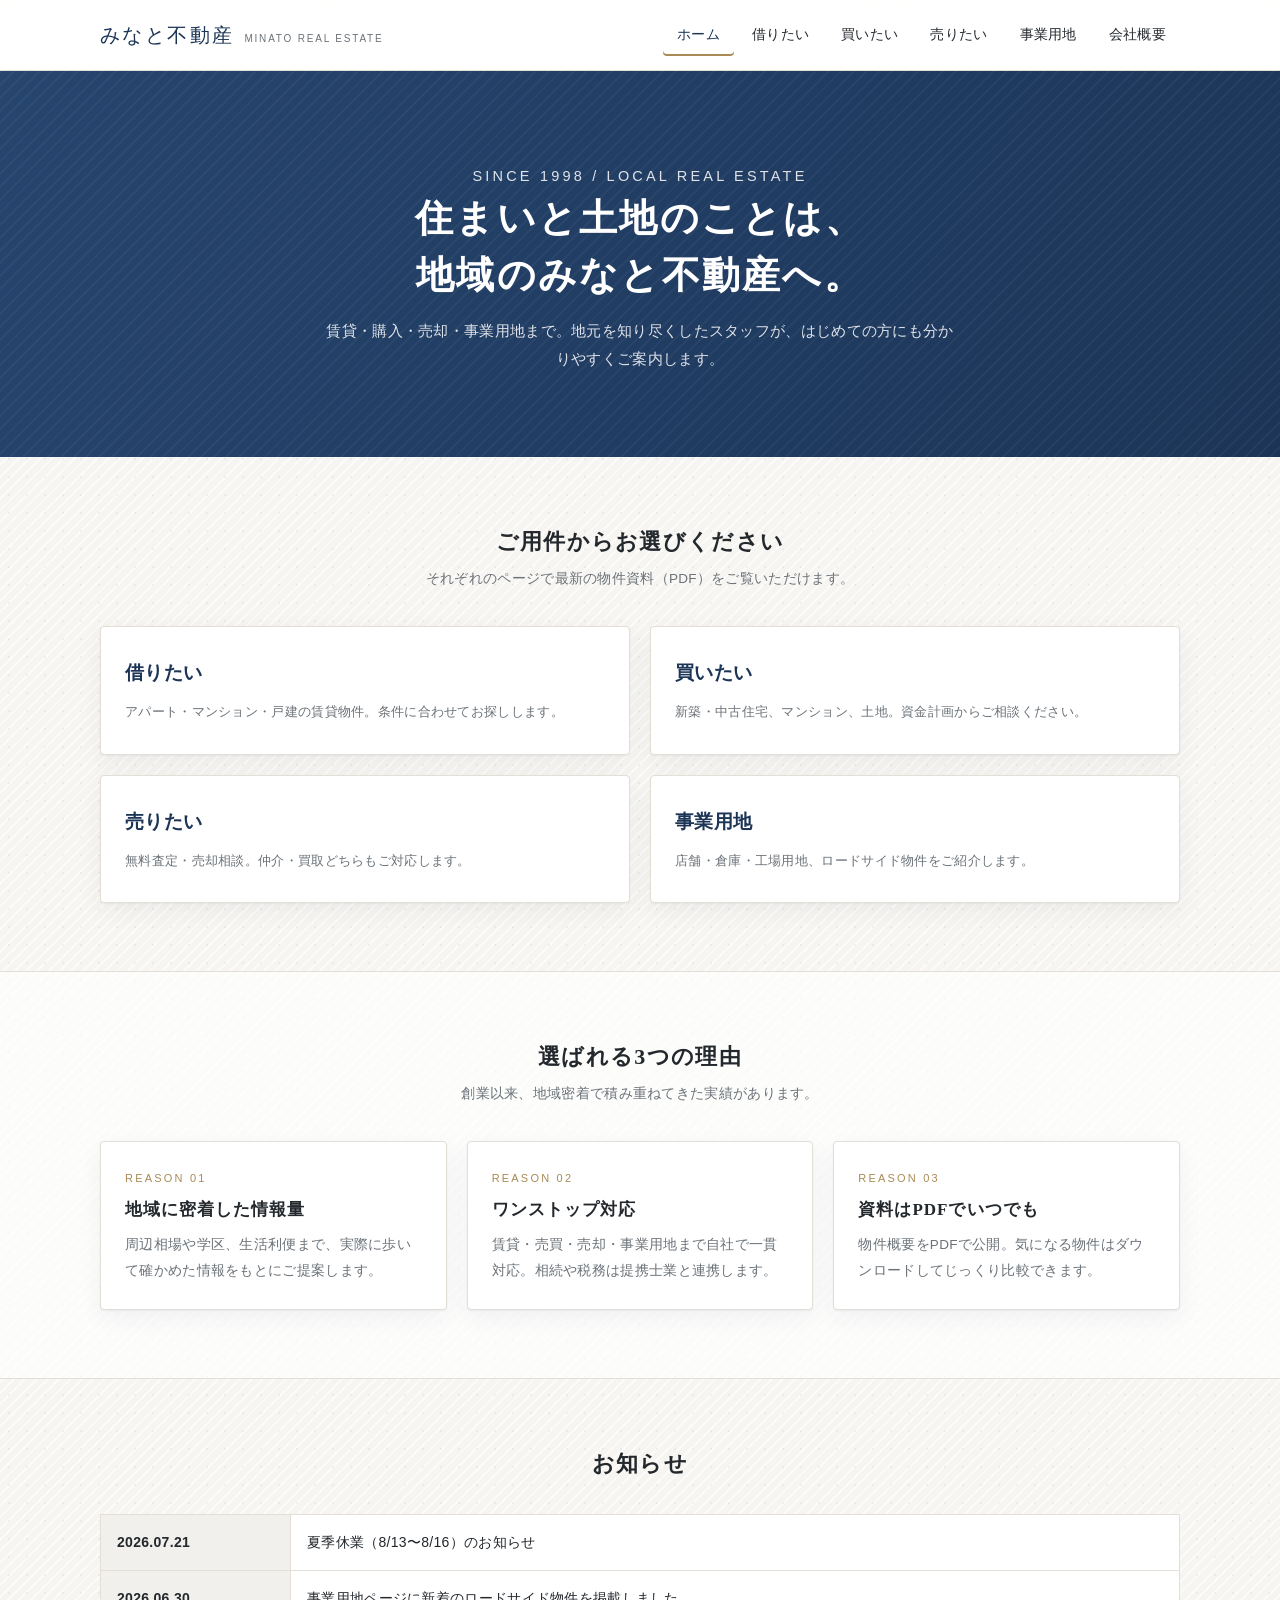
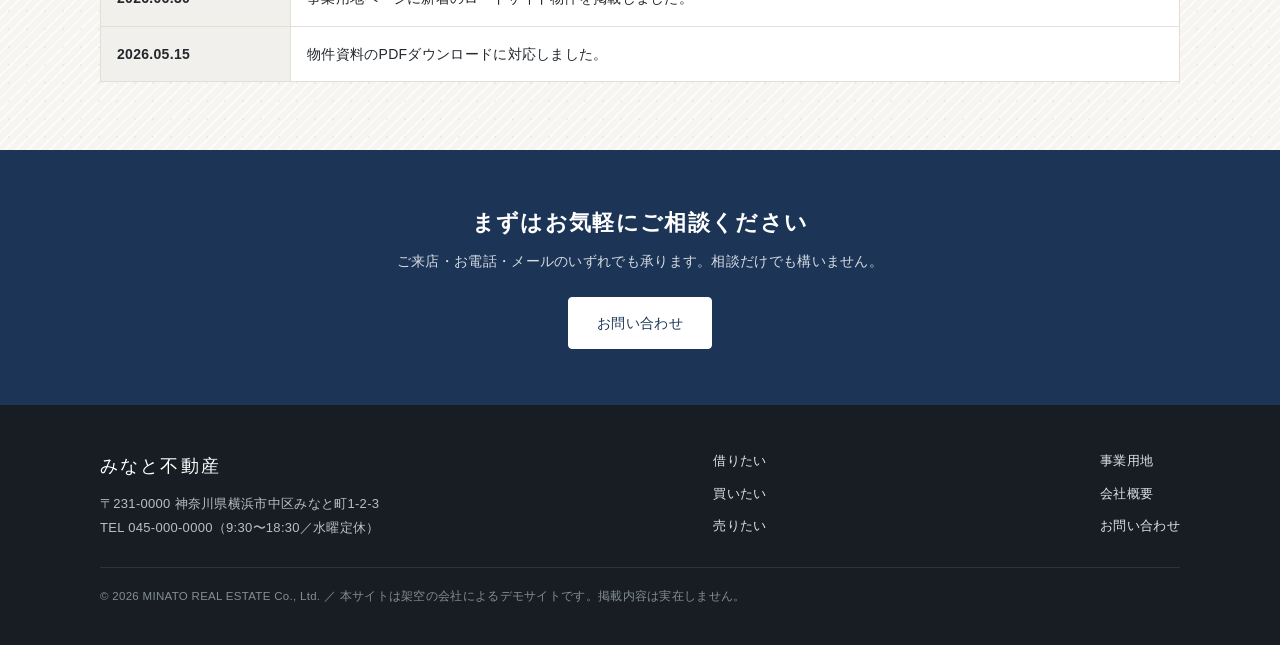
==== index.html @ 46e7f2ac "不動産会社デモサイトを追加 ホーム／借りたい／買いたい／売りたい／事業用地／会社概要の6ページ構成。 「借りたい」「買いたい」ではPDF形式の物件資料をブラウザから登録でき、 IndexedDBに保存" ====
<!DOCTYPE html>
<html lang="ja">
<head>
<meta charset="UTF-8">
<meta name="viewport" content="width=device-width, initial-scale=1">
<title>株式会社みなと不動産｜賃貸・売買・売却・事業用地のご相談</title>
<meta name="description" content="株式会社みなと不動産（デモサイト）。賃貸・購入・売却・事業用地まで、地域に根ざした不動産のご相談を承ります。">
<link rel="stylesheet" href="assets/css/style.css">
<link rel="icon" href="data:image/svg+xml,<svg xmlns='http://www.w3.org/2000/svg' viewBox='0 0 100 100'><text y='.9em' font-size='90'>🏠</text></svg>">
</head>
<body>

<header class="header">
  <div class="header__inner">
    <div class="logo">
      <a href="index.html"><span class="logo__mark">みなと不動産</span></a>
      <span class="logo__sub">MINATO REAL ESTATE</span>
    </div>
    <button class="nav-toggle" type="button" aria-expanded="false" aria-controls="globalNav">MENU</button>
    <nav class="nav" id="globalNav">
      <ul>
        <li><a href="index.html" aria-current="page">ホーム</a></li>
        <li><a href="rent.html">借りたい</a></li>
        <li><a href="buy.html">買いたい</a></li>
        <li><a href="sell.html">売りたい</a></li>
        <li><a href="land.html">事業用地</a></li>
        <li><a href="company.html">会社概要</a></li>
      </ul>
    </nav>
  </div>
</header>

<main>
  <section class="hero">
    <div class="wrap">
      <p class="hero__en">SINCE 1998 / LOCAL REAL ESTATE</p>
      <h1>住まいと土地のことは、<br>地域のみなと不動産へ。</h1>
      <p>賃貸・購入・売却・事業用地まで。地元を知り尽くしたスタッフが、はじめての方にも分かりやすくご案内します。</p>
    </div>
  </section>

  <section class="section">
    <div class="wrap">
      <div class="section__head center">
        <h2>ご用件からお選びください</h2>
        <p>それぞれのページで最新の物件資料（PDF）をご覧いただけます。</p>
      </div>
      <div class="grid grid--2">
        <a class="menu-card" href="rent.html"><strong>借りたい</strong><span>アパート・マンション・戸建の賃貸物件。条件に合わせてお探しします。</span></a>
        <a class="menu-card" href="buy.html"><strong>買いたい</strong><span>新築・中古住宅、マンション、土地。資金計画からご相談ください。</span></a>
        <a class="menu-card" href="sell.html"><strong>売りたい</strong><span>無料査定・売却相談。仲介・買取どちらもご対応します。</span></a>
        <a class="menu-card" href="land.html"><strong>事業用地</strong><span>店舗・倉庫・工場用地、ロードサイド物件をご紹介します。</span></a>
      </div>
    </div>
  </section>

  <section class="section section--alt">
    <div class="wrap">
      <div class="section__head center">
        <h2>選ばれる3つの理由</h2>
        <p>創業以来、地域密着で積み重ねてきた実績があります。</p>
      </div>
      <div class="grid grid--3">
        <div class="card">
          <span class="card__num">REASON 01</span>
          <h3>地域に密着した情報量</h3>
          <p>周辺相場や学区、生活利便まで、実際に歩いて確かめた情報をもとにご提案します。</p>
        </div>
        <div class="card">
          <span class="card__num">REASON 02</span>
          <h3>ワンストップ対応</h3>
          <p>賃貸・売買・売却・事業用地まで自社で一貫対応。相続や税務は提携士業と連携します。</p>
        </div>
        <div class="card">
          <span class="card__num">REASON 03</span>
          <h3>資料はPDFでいつでも</h3>
          <p>物件概要をPDFで公開。気になる物件はダウンロードしてじっくり比較できます。</p>
        </div>
      </div>
    </div>
  </section>

  <section class="section">
    <div class="wrap">
      <div class="section__head center">
        <h2>お知らせ</h2>
      </div>
      <table class="table">
        <tbody>
          <tr><th>2026.07.21</th><td>夏季休業（8/13〜8/16）のお知らせ</td></tr>
          <tr><th>2026.06.30</th><td>事業用地ページに新着のロードサイド物件を掲載しました。</td></tr>
          <tr><th>2026.05.15</th><td>物件資料のPDFダウンロードに対応しました。</td></tr>
        </tbody>
      </table>
    </div>
  </section>
</main>

<section class="cta">
  <div class="wrap">
    <h2>まずはお気軽にご相談ください</h2>
    <p>ご来店・お電話・メールのいずれでも承ります。相談だけでも構いません。</p>
    <a class="btn" href="company.html#contact">お問い合わせ</a>
  </div>
</section>

<footer class="footer">
  <div class="wrap">
    <div class="footer__grid">
      <div>
        <div class="footer__logo">みなと不動産</div>
        <p style="margin:0">〒231-0000 神奈川県横浜市中区みなと町1-2-3<br>TEL 045-000-0000（9:30〜18:30／水曜定休）</p>
      </div>
      <ul>
        <li><a href="rent.html">借りたい</a></li>
        <li><a href="buy.html">買いたい</a></li>
        <li><a href="sell.html">売りたい</a></li>
      </ul>
      <ul>
        <li><a href="land.html">事業用地</a></li>
        <li><a href="company.html">会社概要</a></li>
        <li><a href="company.html#contact">お問い合わせ</a></li>
      </ul>
    </div>
    <p class="footer__copy">
      &copy; <span data-year>2026</span> MINATO REAL ESTATE Co., Ltd. ／ 本サイトは架空の会社によるデモサイトです。掲載内容は実在しません。
    </p>
  </div>
</footer>

<script src="assets/js/site.js"></script>
</body>
</html>
---- assets/css/style.css ----
@charset "UTF-8";

/* ===== Design tokens ===== */
:root {
  --bg: #f7f5f1;
  --bg-panel: #ffffff;
  --ink: #23282d;
  --ink-mute: #6b7278;
  --line: #e3ded6;
  --navy: #1c3557;
  --navy-dark: #142642;
  --accent: #a98a55;
  --radius: 4px;
  --maxw: 1120px;
  --shadow: 0 1px 2px rgba(28, 53, 87, .05), 0 8px 24px rgba(28, 53, 87, .06);
  --font-sans: "Helvetica Neue", Arial, "Hiragino Kaku Gothic ProN", "Hiragino Sans", Meiryo, sans-serif;
  --font-serif: "Hiragino Mincho ProN", "Yu Mincho", "YuMincho", serif;
}

/* ===== Base ===== */
*, *::before, *::after { box-sizing: border-box; }
html { scroll-behavior: smooth; }
body {
  margin: 0;
  font-family: var(--font-sans);
  color: var(--ink);
  background-color: var(--bg);
  /* シンプルな壁紙：ごく淡いドット＋斜めストライプ */
  background-image:
    radial-gradient(rgba(28, 53, 87, .055) 1px, transparent 1px),
    repeating-linear-gradient(135deg, rgba(255, 255, 255, .6) 0 2px, transparent 2px 8px);
  background-size: 18px 18px, auto;
  line-height: 1.9;
  font-size: 15px;
  letter-spacing: .02em;
  -webkit-font-smoothing: antialiased;
}
img { max-width: 100%; display: block; }
a { color: var(--navy); text-decoration: none; }
a:hover { text-decoration: underline; }
h1, h2, h3 { font-family: var(--font-serif); font-weight: 600; line-height: 1.5; letter-spacing: .06em; }

.wrap { max-width: var(--maxw); margin-inline: auto; padding-inline: 20px; }
.center { text-align: center; }

/* ===== Header ===== */
.header {
  position: sticky; top: 0; z-index: 50;
  background: rgba(255, 255, 255, .93);
  backdrop-filter: blur(6px);
  border-bottom: 1px solid var(--line);
}
.header__inner {
  max-width: var(--maxw); margin-inline: auto; padding: 14px 20px;
  display: flex; align-items: center; justify-content: space-between; gap: 16px;
}
.logo { display: flex; align-items: baseline; gap: 10px; }
.logo__mark { font-family: var(--font-serif); font-size: 20px; color: var(--navy); letter-spacing: .12em; }
.logo__sub { font-size: 10px; color: var(--ink-mute); letter-spacing: .18em; }
.logo a { text-decoration: none; }

.nav ul { display: flex; gap: 4px; list-style: none; margin: 0; padding: 0; flex-wrap: wrap; }
.nav a {
  display: block; padding: 8px 14px; font-size: 13.5px; color: var(--ink);
  border-radius: var(--radius); text-decoration: none; transition: background .2s, color .2s;
}
.nav a:hover { background: #eef1f5; color: var(--navy); }
.nav a[aria-current="page"] { color: var(--navy); box-shadow: inset 0 -2px 0 var(--accent); }

.nav-toggle {
  display: none; border: 1px solid var(--line); background: #fff; border-radius: var(--radius);
  padding: 8px 12px; font-size: 13px; cursor: pointer; color: var(--ink);
}

@media (max-width: 860px) {
  .nav-toggle { display: block; }
  .nav { position: absolute; inset: 100% 0 auto 0; background: #fff; border-bottom: 1px solid var(--line); display: none; }
  .nav.is-open { display: block; }
  .nav ul { flex-direction: column; padding: 8px 12px; }
  .nav a { padding: 12px 8px; border-bottom: 1px solid var(--line); border-radius: 0; }
}

/* ===== Hero ===== */
.hero {
  padding: 92px 0 84px;
  background-color: var(--navy);
  background-image:
    repeating-linear-gradient(135deg, rgba(255, 255, 255, .035) 0 2px, transparent 2px 9px),
    linear-gradient(120deg, #26456f, #1c3557);
  color: #fff; text-align: center;
}
.hero h1 { font-size: clamp(24px, 4.4vw, 38px); margin: 0 0 14px; }
.hero p { margin: 0 auto; max-width: 640px; color: rgba(255, 255, 255, .86); font-size: 14.5px; }
.hero--page { padding: 56px 0 50px; text-align: left; }
.hero--page h1 { margin-bottom: 6px; }
.hero--page p { margin-inline: 0; }
.hero--page .hero__en { margin-bottom: 6px; }
.hero__en { font-size: 11px; letter-spacing: .22em; color: var(--accent); margin: 0 0 10px; }

/* ===== Section ===== */
.section { padding: 68px 0; }
.section--tight { padding: 44px 0; }
.section__head { margin-bottom: 34px; }
.section__head h2 { font-size: 22px; margin: 0 0 8px; }
.section__head p { margin: 0; color: var(--ink-mute); font-size: 13.5px; }
.section--alt { background: rgba(255, 255, 255, .7); border-block: 1px solid var(--line); }

/* ===== Cards / grid ===== */
.grid { display: grid; gap: 20px; }
.grid--3 { grid-template-columns: repeat(3, 1fr); }
.grid--2 { grid-template-columns: repeat(2, 1fr); }
@media (max-width: 860px) { .grid--3, .grid--2 { grid-template-columns: 1fr; } }

.card {
  background: var(--bg-panel); border: 1px solid var(--line); border-radius: var(--radius);
  padding: 26px 24px; box-shadow: var(--shadow);
}
.card h3 { margin: 0 0 10px; font-size: 17px; }
.card p { margin: 0; font-size: 13.5px; color: var(--ink-mute); }
.card__num { font-size: 11px; letter-spacing: .2em; color: var(--accent); display: block; margin-bottom: 8px; }

.menu-card {
  display: block; background: var(--bg-panel); border: 1px solid var(--line); border-radius: var(--radius);
  padding: 28px 24px; text-decoration: none; color: inherit; transition: transform .18s, box-shadow .18s;
  box-shadow: var(--shadow);
}
.menu-card:hover { transform: translateY(-3px); box-shadow: 0 10px 30px rgba(28, 53, 87, .12); text-decoration: none; }
.menu-card strong { display: block; font-family: var(--font-serif); font-size: 19px; margin-bottom: 6px; color: var(--navy); }
.menu-card span { font-size: 13px; color: var(--ink-mute); }

/* ===== Buttons ===== */
.btn {
  display: inline-block; padding: 12px 28px; border-radius: var(--radius);
  background: var(--navy); color: #fff; font-size: 14px; border: 1px solid var(--navy);
  cursor: pointer; text-decoration: none; transition: background .2s;
}
.btn:hover { background: var(--navy-dark); text-decoration: none; color: #fff; }
.btn--ghost { background: transparent; color: var(--navy); }
.btn--ghost:hover { background: #eef1f5; color: var(--navy); }
.btn--sm { padding: 7px 16px; font-size: 12.5px; }
.btn--danger { background: transparent; color: #a13b3b; border-color: #dcc2c2; }
.btn--danger:hover { background: #fbf1f1; color: #a13b3b; }

/* ===== Table ===== */
.table { width: 100%; border-collapse: collapse; font-size: 14px; background: var(--bg-panel); }
.table th, .table td { border: 1px solid var(--line); padding: 14px 16px; text-align: left; vertical-align: top; }
.table th { background: #f2f0ec; width: 190px; font-weight: 600; }
@media (max-width: 640px) {
  .table, .table tbody, .table tr, .table th, .table td { display: block; width: auto; }
  .table th { border-bottom: none; }
}

/* ===== Steps ===== */
.steps { counter-reset: step; list-style: none; margin: 0; padding: 0; display: grid; gap: 14px; }
.steps li {
  counter-increment: step; background: var(--bg-panel); border: 1px solid var(--line);
  border-radius: var(--radius); padding: 18px 22px 18px 64px; position: relative; font-size: 14px;
}
.steps li::before {
  content: "0" counter(step); position: absolute; left: 22px; top: 18px;
  font-family: var(--font-serif); color: var(--accent); font-size: 15px; letter-spacing: .05em;
}
.steps b { display: block; font-size: 15px; margin-bottom: 2px; }

/* ===== Uploader / listing ===== */
.uploader {
  background: var(--bg-panel); border: 1px solid var(--line); border-radius: var(--radius);
  padding: 26px 24px; box-shadow: var(--shadow);
}
.uploader h3 { margin: 0 0 4px; font-size: 17px; }
.uploader__note { margin: 0 0 20px; font-size: 12.5px; color: var(--ink-mute); }
.form-grid { display: grid; grid-template-columns: repeat(2, 1fr); gap: 14px 18px; }
@media (max-width: 640px) { .form-grid { grid-template-columns: 1fr; } }
.field { display: flex; flex-direction: column; gap: 6px; }
.field--full { grid-column: 1 / -1; }
.field label { font-size: 12.5px; color: var(--ink-mute); letter-spacing: .04em; }
.field input, .field select, .field textarea {
  font: inherit; font-size: 14px; padding: 10px 12px; border: 1px solid var(--line);
  border-radius: var(--radius); background: #fcfbf9; color: var(--ink); width: 100%;
}
.field input:focus, .field select:focus, .field textarea:focus { outline: 2px solid rgba(28, 53, 87, .25); outline-offset: 1px; }
.dropzone {
  grid-column: 1 / -1; border: 1.5px dashed #c8c0b2; border-radius: var(--radius);
  padding: 26px; text-align: center; color: var(--ink-mute); font-size: 13.5px;
  background: #fbfaf7; cursor: pointer; transition: border-color .2s, background .2s;
}
.dropzone.is-drag { border-color: var(--navy); background: #eef1f5; color: var(--navy); }
.dropzone b { color: var(--navy); }
.form-actions { grid-column: 1 / -1; display: flex; gap: 12px; align-items: center; flex-wrap: wrap; }
.msg { font-size: 13px; }
.msg--ok { color: #2c6e49; }
.msg--ng { color: #a13b3b; }

.filters { display: flex; gap: 10px; flex-wrap: wrap; align-items: center; margin-bottom: 22px; }
.filters input, .filters select { font: inherit; font-size: 13.5px; padding: 9px 12px; border: 1px solid var(--line); border-radius: var(--radius); background: #fff; }

.plist { display: grid; grid-template-columns: repeat(3, 1fr); gap: 20px; }
@media (max-width: 980px) { .plist { grid-template-columns: repeat(2, 1fr); } }
@media (max-width: 640px) { .plist { grid-template-columns: 1fr; } }
.pcard {
  background: var(--bg-panel); border: 1px solid var(--line); border-radius: var(--radius);
  box-shadow: var(--shadow); display: flex; flex-direction: column; overflow: hidden;
}
.pcard__top { padding: 20px 22px 16px; flex: 1; }
.pcard__tag {
  display: inline-block; font-size: 11px; letter-spacing: .1em; padding: 3px 9px; border-radius: 999px;
  background: #eef1f5; color: var(--navy); margin-bottom: 10px;
}
.pcard__tag--user { background: #f4efe4; color: #7d6329; }
.pcard h3 { margin: 0 0 10px; font-size: 16.5px; }
.pcard__price { font-family: var(--font-serif); font-size: 21px; color: #9a3d3d; margin: 0 0 12px; }
.pcard__price small { font-size: 12px; color: var(--ink-mute); font-family: var(--font-sans); margin-left: 4px; }
.pcard dl { display: grid; grid-template-columns: 76px 1fr; gap: 4px 10px; margin: 0; font-size: 13px; }
.pcard dt { color: var(--ink-mute); }
.pcard dd { margin: 0; }
.pcard__note { margin: 12px 0 0; font-size: 12.5px; color: var(--ink-mute); }
.pcard__foot {
  border-top: 1px solid var(--line); padding: 12px 22px; display: flex; gap: 10px;
  align-items: center; justify-content: space-between; background: #fcfbf9;
}
.pcard__file { font-size: 12px; color: var(--ink-mute); overflow: hidden; text-overflow: ellipsis; white-space: nowrap; }
.empty { border: 1px dashed var(--line); border-radius: var(--radius); padding: 40px; text-align: center; color: var(--ink-mute); font-size: 13.5px; }

/* ===== CTA / footer ===== */
.cta { background: var(--navy); color: #fff; padding: 56px 0; text-align: center; }
.cta h2 { margin: 0 0 10px; font-size: 22px; }
.cta p { margin: 0 0 22px; color: rgba(255, 255, 255, .82); font-size: 13.5px; }
.cta .btn { background: #fff; color: var(--navy); border-color: #fff; }
.cta .btn:hover { background: #f0ece4; color: var(--navy); }

.footer { background: #171d23; color: #b9bfc5; padding: 44px 0 26px; font-size: 13px; }
.footer a { color: #dfe4e8; }
.footer__grid { display: flex; justify-content: space-between; gap: 30px; flex-wrap: wrap; margin-bottom: 26px; }
.footer__grid ul { list-style: none; margin: 0; padding: 0; display: grid; gap: 6px; }
.footer__logo { font-family: var(--font-serif); font-size: 18px; color: #fff; letter-spacing: .12em; margin-bottom: 8px; }
.footer__copy { border-top: 1px solid #2b333b; padding-top: 18px; font-size: 11.5px; color: #838d96; }

.notice {
  background: #fdf8ec; border: 1px solid #ecdfc0; border-radius: var(--radius);
  padding: 14px 18px; font-size: 12.5px; color: #6c5a2e; margin-bottom: 26px;
}
.notice b { color: #4d3f18; }
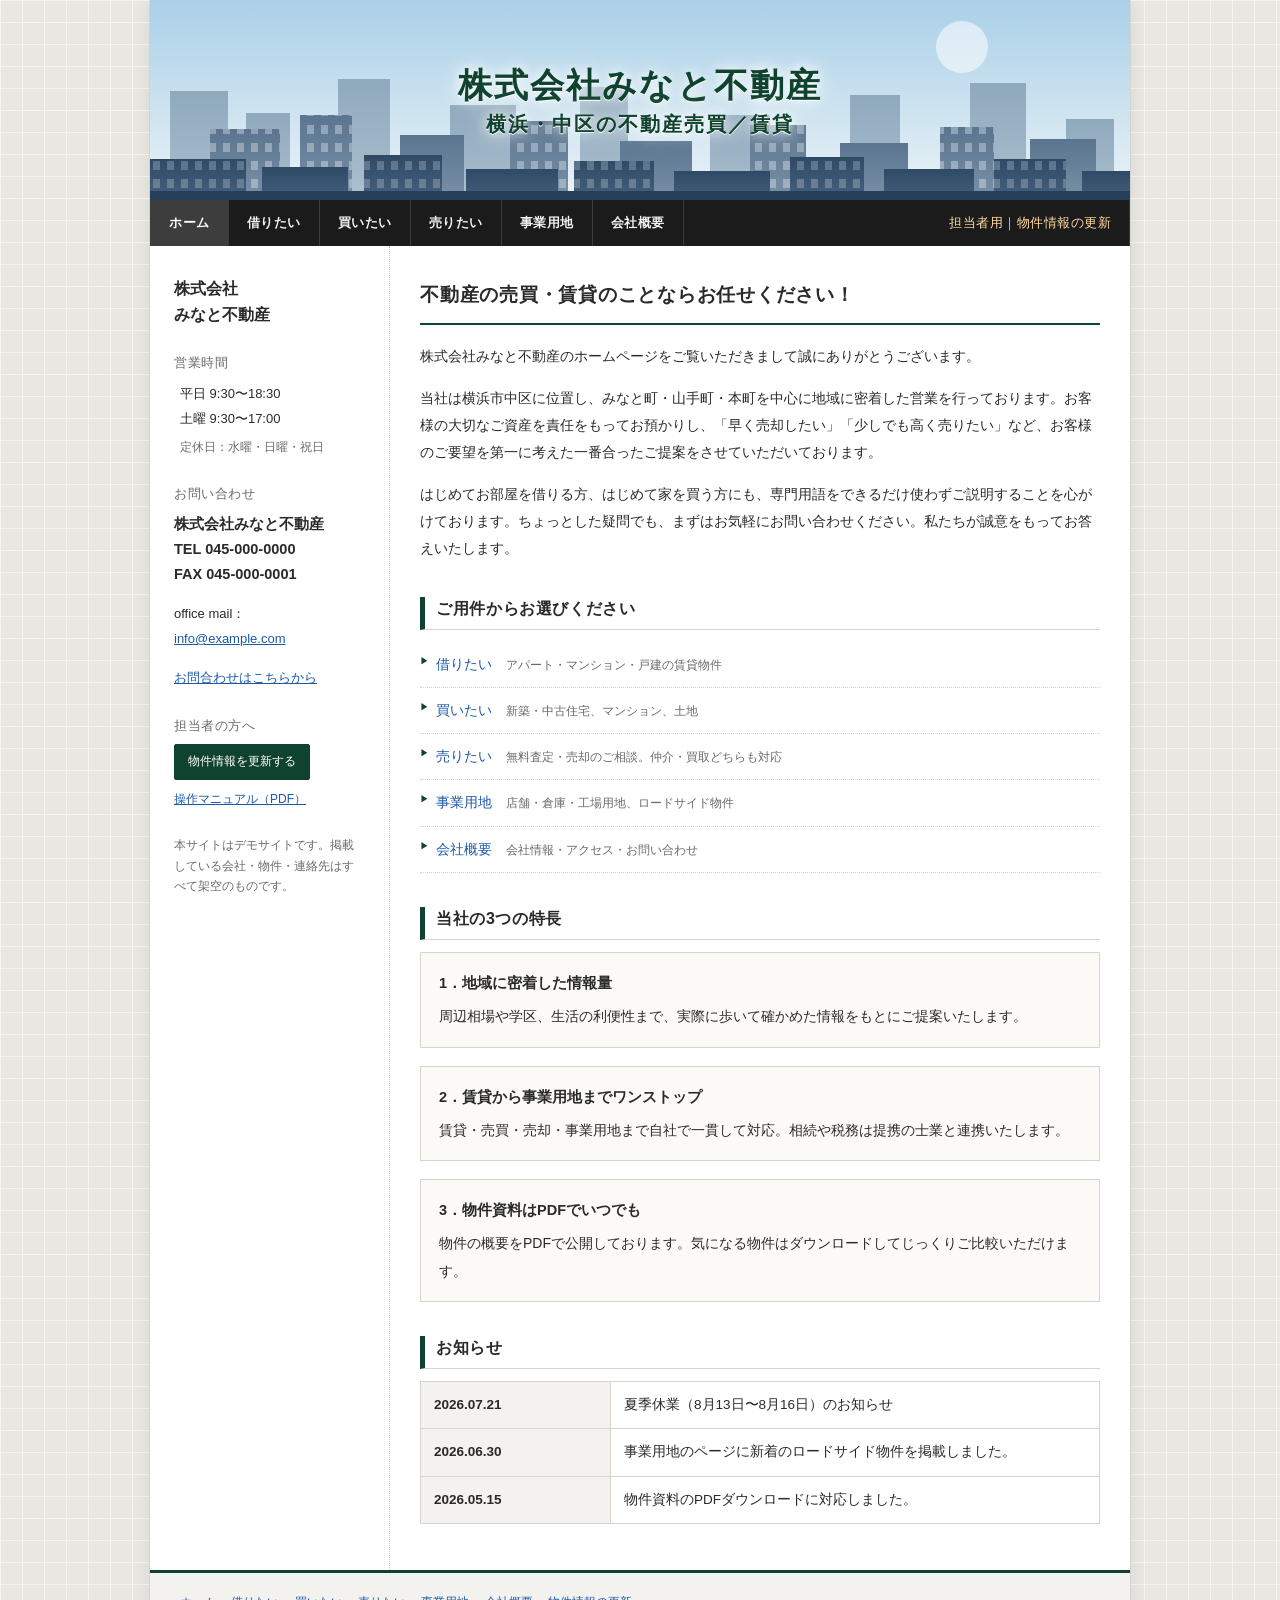
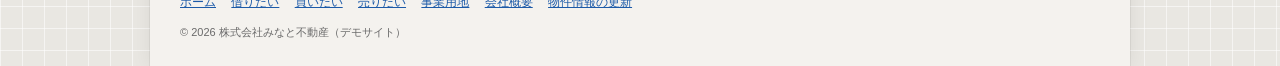
==== commit 8bb6526e: "デザインを参考サイト風に刷新し、物件情報の更新機能を追加 ・固定幅・街並みバナー・黒ナビ・左サイドバー2カラム・淡いグリッド壁紙に変更 ・担当者用の「物件情報の更新ページ」(admin.html) を" ====
--- a/index.html
+++ b/index.html
@@ -3,131 +3,105 @@
 <head>
 <meta charset="UTF-8">
 <meta name="viewport" content="width=device-width, initial-scale=1">
-<title>株式会社みなと不動産｜賃貸・売買・売却・事業用地のご相談</title>
-<meta name="description" content="株式会社みなと不動産（デモサイト）。賃貸・購入・売却・事業用地まで、地域に根ざした不動産のご相談を承ります。">
+<title>株式会社みなと不動産｜横浜・中区の不動産売買／賃貸</title>
+<meta name="description" content="横浜市中区の不動産会社（デモサイト）。賃貸・購入・売却・事業用地のご相談を承ります。">
 <link rel="stylesheet" href="assets/css/style.css">
 <link rel="icon" href="data:image/svg+xml,<svg xmlns='http://www.w3.org/2000/svg' viewBox='0 0 100 100'><text y='.9em' font-size='90'>🏠</text></svg>">
 </head>
 <body>
+<div class="site">
 
-<header class="header">
-  <div class="header__inner">
-    <div class="logo">
-      <a href="index.html"><span class="logo__mark">みなと不動産</span></a>
-      <span class="logo__sub">MINATO REAL ESTATE</span>
-    </div>
-    <button class="nav-toggle" type="button" aria-expanded="false" aria-controls="globalNav">MENU</button>
-    <nav class="nav" id="globalNav">
-      <ul>
+  <header class="banner">
+    <p class="banner__title">株式会社みなと不動産<small>横浜・中区の不動産売買／賃貸</small></p>
+  </header>
+
+  <button class="nav-toggle" type="button" aria-expanded="false">≡ メニュー</button>
+  <nav class="gnav">
+    <ul>
         <li><a href="index.html" aria-current="page">ホーム</a></li>
         <li><a href="rent.html">借りたい</a></li>
         <li><a href="buy.html">買いたい</a></li>
         <li><a href="sell.html">売りたい</a></li>
         <li><a href="land.html">事業用地</a></li>
         <li><a href="company.html">会社概要</a></li>
+        <li class="gnav__admin"><a href="admin.html">担当者用｜物件情報の更新</a></li>
+    </ul>
+  </nav>
+
+  <div class="layout">
+    <aside class="sidebar">
+      <p class="sidebar__name">株式会社<br>みなと不動産</p>
+
+      <h2>営業時間</h2>
+      <p class="sidebar__hours">平日 9:30〜18:30<br>土曜 9:30〜17:00</p>
+      <p class="txt-note" style="padding-left:6px">定休日：水曜・日曜・祝日</p>
+
+      <h2>お問い合わせ</h2>
+      <p class="sidebar__tel">株式会社みなと不動産<br>TEL 045-000-0000<br>FAX 045-000-0001</p>
+      <p style="margin:0">office mail：<br><a href="mailto:info@example.com">info@example.com</a></p>
+      <p style="margin:14px 0 0"><a href="company.html#contact">お問合わせはこちらから</a></p>
+
+      <h2>担当者の方へ</h2>
+      <p style="margin:0 0 8px"><a class="btn btn--sm" href="admin.html">物件情報を更新する</a></p>
+      <p class="txt-note" style="margin:0"><a href="assets/pdf/manual.pdf" target="_blank" rel="noopener">操作マニュアル（PDF）</a></p>
+
+      <p class="sidebar__note">本サイトはデモサイトです。掲載している会社・物件・連絡先はすべて架空のものです。</p>
+    </aside>
+
+    <main class="main">
+      <h1>不動産の売買・賃貸のことならお任せください！</h1>
+      <p>株式会社みなと不動産のホームページをご覧いただきまして誠にありがとうございます。</p>
+      <p>当社は横浜市中区に位置し、みなと町・山手町・本町を中心に地域に密着した営業を行っております。お客様の大切なご資産を責任をもってお預かりし、「早く売却したい」「少しでも高く売りたい」など、お客様のご要望を第一に考えた一番合ったご提案をさせていただいております。</p>
+      <p>はじめてお部屋を借りる方、はじめて家を買う方にも、専門用語をできるだけ使わずご説明することを心がけております。ちょっとした疑問でも、まずはお気軽にお問い合わせください。私たちが誠意をもってお答えいたします。</p>
+
+      <h2>ご用件からお選びください</h2>
+      <ul class="linklist">
+        <li><a href="rent.html">借りたい　<span>アパート・マンション・戸建の賃貸物件</span></a></li>
+        <li><a href="buy.html">買いたい　<span>新築・中古住宅、マンション、土地</span></a></li>
+        <li><a href="sell.html">売りたい　<span>無料査定・売却のご相談。仲介・買取どちらも対応</span></a></li>
+        <li><a href="land.html">事業用地　<span>店舗・倉庫・工場用地、ロードサイド物件</span></a></li>
+        <li><a href="company.html">会社概要　<span>会社情報・アクセス・お問い合わせ</span></a></li>
       </ul>
-    </nav>
-  </div>
-</header>
 
-<main>
-  <section class="hero">
-    <div class="wrap">
-      <p class="hero__en">SINCE 1998 / LOCAL REAL ESTATE</p>
-      <h1>住まいと土地のことは、<br>地域のみなと不動産へ。</h1>
-      <p>賃貸・購入・売却・事業用地まで。地元を知り尽くしたスタッフが、はじめての方にも分かりやすくご案内します。</p>
-    </div>
-  </section>
+      <h2>当社の3つの特長</h2>
+      <div class="box">
+        <h3>1．地域に密着した情報量</h3>
+        <p style="margin-bottom:0">周辺相場や学区、生活の利便性まで、実際に歩いて確かめた情報をもとにご提案いたします。</p>
+      </div>
+      <div class="box">
+        <h3>2．賃貸から事業用地までワンストップ</h3>
+        <p style="margin-bottom:0">賃貸・売買・売却・事業用地まで自社で一貫して対応。相続や税務は提携の士業と連携いたします。</p>
+      </div>
+      <div class="box">
+        <h3>3．物件資料はPDFでいつでも</h3>
+        <p style="margin-bottom:0">物件の概要をPDFで公開しております。気になる物件はダウンロードしてじっくりご比較いただけます。</p>
+      </div>
 
-  <section class="section">
-    <div class="wrap">
-      <div class="section__head center">
-        <h2>ご用件からお選びください</h2>
-        <p>それぞれのページで最新の物件資料（PDF）をご覧いただけます。</p>
-      </div>
-      <div class="grid grid--2">
-        <a class="menu-card" href="rent.html"><strong>借りたい</strong><span>アパート・マンション・戸建の賃貸物件。条件に合わせてお探しします。</span></a>
-        <a class="menu-card" href="buy.html"><strong>買いたい</strong><span>新築・中古住宅、マンション、土地。資金計画からご相談ください。</span></a>
-        <a class="menu-card" href="sell.html"><strong>売りたい</strong><span>無料査定・売却相談。仲介・買取どちらもご対応します。</span></a>
-        <a class="menu-card" href="land.html"><strong>事業用地</strong><span>店舗・倉庫・工場用地、ロードサイド物件をご紹介します。</span></a>
-      </div>
-    </div>
-  </section>
-
-  <section class="section section--alt">
-    <div class="wrap">
-      <div class="section__head center">
-        <h2>選ばれる3つの理由</h2>
-        <p>創業以来、地域密着で積み重ねてきた実績があります。</p>
-      </div>
-      <div class="grid grid--3">
-        <div class="card">
-          <span class="card__num">REASON 01</span>
-          <h3>地域に密着した情報量</h3>
-          <p>周辺相場や学区、生活利便まで、実際に歩いて確かめた情報をもとにご提案します。</p>
-        </div>
-        <div class="card">
-          <span class="card__num">REASON 02</span>
-          <h3>ワンストップ対応</h3>
-          <p>賃貸・売買・売却・事業用地まで自社で一貫対応。相続や税務は提携士業と連携します。</p>
-        </div>
-        <div class="card">
-          <span class="card__num">REASON 03</span>
-          <h3>資料はPDFでいつでも</h3>
-          <p>物件概要をPDFで公開。気になる物件はダウンロードしてじっくり比較できます。</p>
-        </div>
-      </div>
-    </div>
-  </section>
-
-  <section class="section">
-    <div class="wrap">
-      <div class="section__head center">
-        <h2>お知らせ</h2>
-      </div>
+      <h2>お知らせ</h2>
       <table class="table">
         <tbody>
-          <tr><th>2026.07.21</th><td>夏季休業（8/13〜8/16）のお知らせ</td></tr>
-          <tr><th>2026.06.30</th><td>事業用地ページに新着のロードサイド物件を掲載しました。</td></tr>
+          <tr><th>2026.07.21</th><td>夏季休業（8月13日〜8月16日）のお知らせ</td></tr>
+          <tr><th>2026.06.30</th><td>事業用地のページに新着のロードサイド物件を掲載しました。</td></tr>
           <tr><th>2026.05.15</th><td>物件資料のPDFダウンロードに対応しました。</td></tr>
         </tbody>
       </table>
-    </div>
-  </section>
-</main>
+    </main>
+  </div>
 
-<section class="cta">
-  <div class="wrap">
-    <h2>まずはお気軽にご相談ください</h2>
-    <p>ご来店・お電話・メールのいずれでも承ります。相談だけでも構いません。</p>
-    <a class="btn" href="company.html#contact">お問い合わせ</a>
-  </div>
-</section>
+  <footer class="site__footer">
+    <nav>
+      <a href="index.html">ホーム</a>
+      <a href="rent.html">借りたい</a>
+      <a href="buy.html">買いたい</a>
+      <a href="sell.html">売りたい</a>
+      <a href="land.html">事業用地</a>
+      <a href="company.html">会社概要</a>
+      <a href="admin.html">物件情報の更新</a>
+    </nav>
+    <p class="copy">&copy; <span data-year>2026</span> 株式会社みなと不動産（デモサイト）</p>
+  </footer>
 
-<footer class="footer">
-  <div class="wrap">
-    <div class="footer__grid">
-      <div>
-        <div class="footer__logo">みなと不動産</div>
-        <p style="margin:0">〒231-0000 神奈川県横浜市中区みなと町1-2-3<br>TEL 045-000-0000（9:30〜18:30／水曜定休）</p>
-      </div>
-      <ul>
-        <li><a href="rent.html">借りたい</a></li>
-        <li><a href="buy.html">買いたい</a></li>
-        <li><a href="sell.html">売りたい</a></li>
-      </ul>
-      <ul>
-        <li><a href="land.html">事業用地</a></li>
-        <li><a href="company.html">会社概要</a></li>
-        <li><a href="company.html#contact">お問い合わせ</a></li>
-      </ul>
-    </div>
-    <p class="footer__copy">
-      &copy; <span data-year>2026</span> MINATO REAL ESTATE Co., Ltd. ／ 本サイトは架空の会社によるデモサイトです。掲載内容は実在しません。
-    </p>
-  </div>
-</footer>
-
+</div>
 <script src="assets/js/site.js"></script>
 </body>
 </html>
--- a/assets/css/style.css
+++ b/assets/css/style.css
@@ -2,241 +2,204 @@
 
 /* ===== Design tokens ===== */
 :root {
-  --bg: #f7f5f1;
-  --bg-panel: #ffffff;
-  --ink: #23282d;
-  --ink-mute: #6b7278;
-  --line: #e3ded6;
-  --navy: #1c3557;
-  --navy-dark: #142642;
-  --accent: #a98a55;
-  --radius: 4px;
-  --maxw: 1120px;
-  --shadow: 0 1px 2px rgba(28, 53, 87, .05), 0 8px 24px rgba(28, 53, 87, .06);
-  --font-sans: "Helvetica Neue", Arial, "Hiragino Kaku Gothic ProN", "Hiragino Sans", Meiryo, sans-serif;
+  --page-bg: #e9e7e2;
+  --paper: #ffffff;
+  --ink: #2a2a2a;
+  --ink-mute: #6a6a6a;
+  --line: #d9d5cd;
+  --line-soft: #ece9e3;
+  --green: #10432f;
+  --green-light: #1c6247;
+  --navbar: #1b1b1b;
+  --link: #1c5aa8;
+  --price: #a03131;
+  --maxw: 980px;
+  --font-sans: "Hiragino Kaku Gothic ProN", "Hiragino Sans", Meiryo, "Helvetica Neue", Arial, sans-serif;
   --font-serif: "Hiragino Mincho ProN", "Yu Mincho", "YuMincho", serif;
 }
 
 /* ===== Base ===== */
 *, *::before, *::after { box-sizing: border-box; }
-html { scroll-behavior: smooth; }
 body {
   margin: 0;
   font-family: var(--font-sans);
   color: var(--ink);
-  background-color: var(--bg);
-  /* シンプルな壁紙：ごく淡いドット＋斜めストライプ */
+  font-size: 14px;
+  line-height: 1.95;
+  background-color: var(--page-bg);
+  /* 参考サイト風のごく淡いグリッド壁紙 */
   background-image:
-    radial-gradient(rgba(28, 53, 87, .055) 1px, transparent 1px),
-    repeating-linear-gradient(135deg, rgba(255, 255, 255, .6) 0 2px, transparent 2px 8px);
-  background-size: 18px 18px, auto;
-  line-height: 1.9;
-  font-size: 15px;
-  letter-spacing: .02em;
+    linear-gradient(rgba(255, 255, 255, .55) 1px, transparent 1px),
+    linear-gradient(90deg, rgba(255, 255, 255, .55) 1px, transparent 1px);
+  background-size: 22px 22px;
   -webkit-font-smoothing: antialiased;
 }
-img { max-width: 100%; display: block; }
-a { color: var(--navy); text-decoration: none; }
-a:hover { text-decoration: underline; }
-h1, h2, h3 { font-family: var(--font-serif); font-weight: 600; line-height: 1.5; letter-spacing: .06em; }
-
-.wrap { max-width: var(--maxw); margin-inline: auto; padding-inline: 20px; }
-.center { text-align: center; }
-
-/* ===== Header ===== */
-.header {
-  position: sticky; top: 0; z-index: 50;
-  background: rgba(255, 255, 255, .93);
-  backdrop-filter: blur(6px);
-  border-bottom: 1px solid var(--line);
-}
-.header__inner {
-  max-width: var(--maxw); margin-inline: auto; padding: 14px 20px;
-  display: flex; align-items: center; justify-content: space-between; gap: 16px;
-}
-.logo { display: flex; align-items: baseline; gap: 10px; }
-.logo__mark { font-family: var(--font-serif); font-size: 20px; color: var(--navy); letter-spacing: .12em; }
-.logo__sub { font-size: 10px; color: var(--ink-mute); letter-spacing: .18em; }
-.logo a { text-decoration: none; }
-
-.nav ul { display: flex; gap: 4px; list-style: none; margin: 0; padding: 0; flex-wrap: wrap; }
-.nav a {
-  display: block; padding: 8px 14px; font-size: 13.5px; color: var(--ink);
-  border-radius: var(--radius); text-decoration: none; transition: background .2s, color .2s;
-}
-.nav a:hover { background: #eef1f5; color: var(--navy); }
-.nav a[aria-current="page"] { color: var(--navy); box-shadow: inset 0 -2px 0 var(--accent); }
-
-.nav-toggle {
-  display: none; border: 1px solid var(--line); background: #fff; border-radius: var(--radius);
-  padding: 8px 12px; font-size: 13px; cursor: pointer; color: var(--ink);
-}
-
-@media (max-width: 860px) {
-  .nav-toggle { display: block; }
-  .nav { position: absolute; inset: 100% 0 auto 0; background: #fff; border-bottom: 1px solid var(--line); display: none; }
-  .nav.is-open { display: block; }
-  .nav ul { flex-direction: column; padding: 8px 12px; }
-  .nav a { padding: 12px 8px; border-bottom: 1px solid var(--line); border-radius: 0; }
-}
-
-/* ===== Hero ===== */
-.hero {
-  padding: 92px 0 84px;
-  background-color: var(--navy);
-  background-image:
-    repeating-linear-gradient(135deg, rgba(255, 255, 255, .035) 0 2px, transparent 2px 9px),
-    linear-gradient(120deg, #26456f, #1c3557);
-  color: #fff; text-align: center;
-}
-.hero h1 { font-size: clamp(24px, 4.4vw, 38px); margin: 0 0 14px; }
-.hero p { margin: 0 auto; max-width: 640px; color: rgba(255, 255, 255, .86); font-size: 14.5px; }
-.hero--page { padding: 56px 0 50px; text-align: left; }
-.hero--page h1 { margin-bottom: 6px; }
-.hero--page p { margin-inline: 0; }
-.hero--page .hero__en { margin-bottom: 6px; }
-.hero__en { font-size: 11px; letter-spacing: .22em; color: var(--accent); margin: 0 0 10px; }
-
-/* ===== Section ===== */
-.section { padding: 68px 0; }
-.section--tight { padding: 44px 0; }
-.section__head { margin-bottom: 34px; }
-.section__head h2 { font-size: 22px; margin: 0 0 8px; }
-.section__head p { margin: 0; color: var(--ink-mute); font-size: 13.5px; }
-.section--alt { background: rgba(255, 255, 255, .7); border-block: 1px solid var(--line); }
-
-/* ===== Cards / grid ===== */
-.grid { display: grid; gap: 20px; }
-.grid--3 { grid-template-columns: repeat(3, 1fr); }
-.grid--2 { grid-template-columns: repeat(2, 1fr); }
-@media (max-width: 860px) { .grid--3, .grid--2 { grid-template-columns: 1fr; } }
-
-.card {
-  background: var(--bg-panel); border: 1px solid var(--line); border-radius: var(--radius);
-  padding: 26px 24px; box-shadow: var(--shadow);
-}
-.card h3 { margin: 0 0 10px; font-size: 17px; }
-.card p { margin: 0; font-size: 13.5px; color: var(--ink-mute); }
-.card__num { font-size: 11px; letter-spacing: .2em; color: var(--accent); display: block; margin-bottom: 8px; }
-
-.menu-card {
-  display: block; background: var(--bg-panel); border: 1px solid var(--line); border-radius: var(--radius);
-  padding: 28px 24px; text-decoration: none; color: inherit; transition: transform .18s, box-shadow .18s;
-  box-shadow: var(--shadow);
-}
-.menu-card:hover { transform: translateY(-3px); box-shadow: 0 10px 30px rgba(28, 53, 87, .12); text-decoration: none; }
-.menu-card strong { display: block; font-family: var(--font-serif); font-size: 19px; margin-bottom: 6px; color: var(--navy); }
-.menu-card span { font-size: 13px; color: var(--ink-mute); }
-
-/* ===== Buttons ===== */
-.btn {
-  display: inline-block; padding: 12px 28px; border-radius: var(--radius);
-  background: var(--navy); color: #fff; font-size: 14px; border: 1px solid var(--navy);
-  cursor: pointer; text-decoration: none; transition: background .2s;
-}
-.btn:hover { background: var(--navy-dark); text-decoration: none; color: #fff; }
-.btn--ghost { background: transparent; color: var(--navy); }
-.btn--ghost:hover { background: #eef1f5; color: var(--navy); }
-.btn--sm { padding: 7px 16px; font-size: 12.5px; }
-.btn--danger { background: transparent; color: #a13b3b; border-color: #dcc2c2; }
-.btn--danger:hover { background: #fbf1f1; color: #a13b3b; }
-
-/* ===== Table ===== */
-.table { width: 100%; border-collapse: collapse; font-size: 14px; background: var(--bg-panel); }
-.table th, .table td { border: 1px solid var(--line); padding: 14px 16px; text-align: left; vertical-align: top; }
-.table th { background: #f2f0ec; width: 190px; font-weight: 600; }
+img, svg { max-width: 100%; }
+a { color: var(--link); }
+a:hover { text-decoration: none; }
+p { margin: 0 0 1em; }
+
+/* ===== Site frame ===== */
+.site {
+  max-width: var(--maxw); margin-inline: auto; background: var(--paper);
+  box-shadow: 0 0 0 1px rgba(0, 0, 0, .06), 0 2px 20px rgba(0, 0, 0, .07);
+}
+
+/* ===== Banner ===== */
+.banner {
+  position: relative; background: #cde3f0 url("../img/banner.svg") center/cover no-repeat;
+  height: 200px; display: flex; align-items: center; justify-content: center; text-align: center;
+}
+.banner__title {
+  margin: 0; font-family: var(--font-serif); color: var(--green); font-weight: 700;
+  font-size: clamp(21px, 3.6vw, 34px); line-height: 1.4; letter-spacing: .06em;
+  text-shadow: 0 1px 0 #fff, 0 0 12px rgba(255, 255, 255, .95), 0 0 24px rgba(255, 255, 255, .8);
+}
+.banner__title small { display: block; font-size: 60%; letter-spacing: .1em; }
+
+/* ===== Global nav ===== */
+.gnav { background: var(--navbar); }
+.gnav ul { display: flex; flex-wrap: wrap; list-style: none; margin: 0; padding: 0; }
+.gnav li { border-right: 1px solid #3a3a3a; }
+.gnav li:first-child { border-left: 1px solid #3a3a3a; }
+.gnav a {
+  display: block; padding: 11px 18px; color: #f2f2f2; font-size: 12.5px; font-weight: 700;
+  text-decoration: none; letter-spacing: .04em;
+}
+.gnav a:hover { background: #333; }
+.gnav a[aria-current="page"] { background: #3d3d3d; color: #fff; }
+.gnav__admin { margin-left: auto; }
+.gnav__admin a { color: #ffd9a0; font-weight: 400; }
+
+.nav-toggle { display: none; width: 100%; border: 0; background: var(--navbar); color: #fff; padding: 12px; font-size: 13px; cursor: pointer; }
+@media (max-width: 780px) {
+  .nav-toggle { display: block; text-align: left; font-weight: 700; }
+  .gnav ul { display: none; flex-direction: column; }
+  .gnav ul.is-open { display: flex; }
+  .gnav li, .gnav li:first-child { border: 0; border-top: 1px solid #3a3a3a; }
+  .gnav__admin { margin-left: 0; }
+}
+
+/* ===== Body layout（左サイドバー＋メイン） ===== */
+.layout { display: flex; align-items: stretch; }
+.sidebar {
+  width: 240px; flex: none; padding: 30px 24px 40px;
+  border-right: 1px dotted #c9c5bd; font-size: 13px;
+}
+.main { flex: 1; min-width: 0; padding: 30px 30px 46px; }
+@media (max-width: 780px) {
+  .layout { display: block; }
+  .sidebar { width: auto; border-right: 0; border-bottom: 1px dotted #c9c5bd; }
+  .main { padding: 24px 20px 36px; }
+}
+
+.sidebar__name { font-size: 16px; font-weight: 700; line-height: 1.6; margin: 0 0 18px; }
+.sidebar h2 {
+  font-size: 13px; color: var(--ink-mute); font-family: var(--font-sans); font-weight: 400;
+  margin: 22px 0 6px; letter-spacing: .04em;
+}
+.sidebar__hours { margin: 0 0 4px; padding-left: 6px; }
+.sidebar__tel { font-weight: 700; font-size: 14.5px; line-height: 1.7; }
+.sidebar__note { color: var(--ink-mute); font-size: 11.5px; line-height: 1.8; margin-top: 24px; }
+.sidebar__pdf { margin-top: 22px; }
+
+/* ===== Headings ===== */
+.main h1 {
+  font-size: 19px; font-weight: 700; margin: 0 0 18px; padding-bottom: 10px;
+  border-bottom: 2px solid var(--green); letter-spacing: .04em; font-family: var(--font-sans);
+}
+.main h2 {
+  font-size: 16px; font-weight: 700; margin: 34px 0 12px; padding: 0 0 8px 11px;
+  border-left: 5px solid var(--green); border-bottom: 1px solid var(--line);
+  letter-spacing: .04em; font-family: var(--font-sans); line-height: 1.5;
+}
+.main h3 { font-size: 14.5px; font-weight: 700; margin: 20px 0 6px; font-family: var(--font-sans); }
+.lead { font-weight: 700; font-size: 15px; margin-bottom: 14px; }
+
+/* ===== Basic parts ===== */
+.txt-note { font-size: 12px; color: var(--ink-mute); }
+.hr { border: 0; border-top: 1px solid var(--line); margin: 30px 0; }
+
+.linklist { list-style: none; margin: 0; padding: 0; }
+.linklist li { border-bottom: 1px dotted var(--line); }
+.linklist a { display: block; padding: 9px 4px 9px 16px; position: relative; text-decoration: none; }
+.linklist a::before { content: "▶"; position: absolute; left: 0; font-size: 9px; color: var(--green); top: 11px; }
+.linklist a:hover { background: #f6f5f2; text-decoration: underline; }
+.linklist span { color: var(--ink-mute); font-size: 12px; }
+
+.table { width: 100%; border-collapse: collapse; font-size: 13.5px; }
+.table th, .table td { border: 1px solid var(--line); padding: 10px 13px; text-align: left; vertical-align: top; }
+.table th { background: #f4f2ee; width: 190px; font-weight: 700; }
 @media (max-width: 640px) {
   .table, .table tbody, .table tr, .table th, .table td { display: block; width: auto; }
-  .table th { border-bottom: none; }
-}
-
-/* ===== Steps ===== */
-.steps { counter-reset: step; list-style: none; margin: 0; padding: 0; display: grid; gap: 14px; }
+  .table th { border-bottom: 0; }
+}
+
+.steps { counter-reset: step; list-style: none; margin: 0; padding: 0; }
 .steps li {
-  counter-increment: step; background: var(--bg-panel); border: 1px solid var(--line);
-  border-radius: var(--radius); padding: 18px 22px 18px 64px; position: relative; font-size: 14px;
+  counter-increment: step; border-bottom: 1px dotted var(--line);
+  padding: 12px 0 12px 52px; position: relative; font-size: 13.5px;
 }
 .steps li::before {
-  content: "0" counter(step); position: absolute; left: 22px; top: 18px;
-  font-family: var(--font-serif); color: var(--accent); font-size: 15px; letter-spacing: .05em;
-}
-.steps b { display: block; font-size: 15px; margin-bottom: 2px; }
-
-/* ===== Uploader / listing ===== */
-.uploader {
-  background: var(--bg-panel); border: 1px solid var(--line); border-radius: var(--radius);
-  padding: 26px 24px; box-shadow: var(--shadow);
-}
-.uploader h3 { margin: 0 0 4px; font-size: 17px; }
-.uploader__note { margin: 0 0 20px; font-size: 12.5px; color: var(--ink-mute); }
-.form-grid { display: grid; grid-template-columns: repeat(2, 1fr); gap: 14px 18px; }
-@media (max-width: 640px) { .form-grid { grid-template-columns: 1fr; } }
-.field { display: flex; flex-direction: column; gap: 6px; }
-.field--full { grid-column: 1 / -1; }
-.field label { font-size: 12.5px; color: var(--ink-mute); letter-spacing: .04em; }
-.field input, .field select, .field textarea {
-  font: inherit; font-size: 14px; padding: 10px 12px; border: 1px solid var(--line);
-  border-radius: var(--radius); background: #fcfbf9; color: var(--ink); width: 100%;
-}
-.field input:focus, .field select:focus, .field textarea:focus { outline: 2px solid rgba(28, 53, 87, .25); outline-offset: 1px; }
-.dropzone {
-  grid-column: 1 / -1; border: 1.5px dashed #c8c0b2; border-radius: var(--radius);
-  padding: 26px; text-align: center; color: var(--ink-mute); font-size: 13.5px;
-  background: #fbfaf7; cursor: pointer; transition: border-color .2s, background .2s;
-}
-.dropzone.is-drag { border-color: var(--navy); background: #eef1f5; color: var(--navy); }
-.dropzone b { color: var(--navy); }
-.form-actions { grid-column: 1 / -1; display: flex; gap: 12px; align-items: center; flex-wrap: wrap; }
-.msg { font-size: 13px; }
-.msg--ok { color: #2c6e49; }
-.msg--ng { color: #a13b3b; }
-
-.filters { display: flex; gap: 10px; flex-wrap: wrap; align-items: center; margin-bottom: 22px; }
-.filters input, .filters select { font: inherit; font-size: 13.5px; padding: 9px 12px; border: 1px solid var(--line); border-radius: var(--radius); background: #fff; }
-
-.plist { display: grid; grid-template-columns: repeat(3, 1fr); gap: 20px; }
-@media (max-width: 980px) { .plist { grid-template-columns: repeat(2, 1fr); } }
-@media (max-width: 640px) { .plist { grid-template-columns: 1fr; } }
-.pcard {
-  background: var(--bg-panel); border: 1px solid var(--line); border-radius: var(--radius);
-  box-shadow: var(--shadow); display: flex; flex-direction: column; overflow: hidden;
-}
-.pcard__top { padding: 20px 22px 16px; flex: 1; }
+  content: "STEP" counter(step); position: absolute; left: 0; top: 14px;
+  font-size: 10px; color: #fff; background: var(--green); padding: 2px 6px; letter-spacing: .04em;
+}
+.steps b { display: block; }
+
+.box {
+  border: 1px solid var(--line); background: #fbfaf7; padding: 16px 18px; margin: 0 0 18px;
+}
+.box h3 { margin-top: 0; }
+.box p:last-child { margin-bottom: 0; }
+
+.notice {
+  border: 1px solid #e2d3a6; background: #fdf9ed; padding: 13px 16px; font-size: 12.5px;
+  color: #5e4f28; margin: 0 0 20px; line-height: 1.85;
+}
+.notice b { color: #4a3d18; }
+
+.btn {
+  display: inline-block; padding: 9px 20px; background: var(--green); color: #fff; border: 1px solid var(--green);
+  font-size: 13.5px; text-decoration: none; cursor: pointer; font-family: inherit; border-radius: 2px;
+}
+.btn:hover { background: var(--green-light); color: #fff; text-decoration: none; }
+.btn--ghost { background: #fff; color: var(--green); }
+.btn--ghost:hover { background: #eef3f0; color: var(--green); }
+.btn--sm { padding: 5px 13px; font-size: 12px; }
+
+/* ===== 物件カード（閲覧用） ===== */
+.filters { margin-bottom: 16px; display: flex; gap: 10px; flex-wrap: wrap; align-items: center; }
+.filters input {
+  font: inherit; font-size: 13.5px; padding: 8px 11px; border: 1px solid var(--line);
+  border-radius: 2px; min-width: 260px;
+}
+.plist { display: grid; grid-template-columns: repeat(2, 1fr); gap: 16px; }
+@media (max-width: 700px) { .plist { grid-template-columns: 1fr; } }
+
+.pcard { border: 1px solid var(--line); background: #fff; display: flex; flex-direction: column; }
+.pcard__top { padding: 14px 16px 12px; flex: 1; }
 .pcard__tag {
-  display: inline-block; font-size: 11px; letter-spacing: .1em; padding: 3px 9px; border-radius: 999px;
-  background: #eef1f5; color: var(--navy); margin-bottom: 10px;
-}
-.pcard__tag--user { background: #f4efe4; color: #7d6329; }
-.pcard h3 { margin: 0 0 10px; font-size: 16.5px; }
-.pcard__price { font-family: var(--font-serif); font-size: 21px; color: #9a3d3d; margin: 0 0 12px; }
-.pcard__price small { font-size: 12px; color: var(--ink-mute); font-family: var(--font-sans); margin-left: 4px; }
-.pcard dl { display: grid; grid-template-columns: 76px 1fr; gap: 4px 10px; margin: 0; font-size: 13px; }
+  display: inline-block; font-size: 10.5px; padding: 2px 8px; background: var(--green); color: #fff;
+  margin-bottom: 8px; letter-spacing: .05em;
+}
+.pcard__tag--user { background: #8a6d2f; }
+.pcard h3 { margin: 0 0 6px; font-size: 15px; }
+.pcard__price { color: var(--price); font-size: 17px; font-weight: 700; margin: 0 0 8px; line-height: 1.4; }
+.pcard dl { display: grid; grid-template-columns: 66px 1fr; gap: 2px 8px; margin: 0; font-size: 12.5px; line-height: 1.7; }
 .pcard dt { color: var(--ink-mute); }
 .pcard dd { margin: 0; }
-.pcard__note { margin: 12px 0 0; font-size: 12.5px; color: var(--ink-mute); }
+.pcard__note { margin: 9px 0 0; font-size: 12px; color: var(--ink-mute); }
 .pcard__foot {
-  border-top: 1px solid var(--line); padding: 12px 22px; display: flex; gap: 10px;
-  align-items: center; justify-content: space-between; background: #fcfbf9;
-}
-.pcard__file { font-size: 12px; color: var(--ink-mute); overflow: hidden; text-overflow: ellipsis; white-space: nowrap; }
-.empty { border: 1px dashed var(--line); border-radius: var(--radius); padding: 40px; text-align: center; color: var(--ink-mute); font-size: 13.5px; }
-
-/* ===== CTA / footer ===== */
-.cta { background: var(--navy); color: #fff; padding: 56px 0; text-align: center; }
-.cta h2 { margin: 0 0 10px; font-size: 22px; }
-.cta p { margin: 0 0 22px; color: rgba(255, 255, 255, .82); font-size: 13.5px; }
-.cta .btn { background: #fff; color: var(--navy); border-color: #fff; }
-.cta .btn:hover { background: #f0ece4; color: var(--navy); }
-
-.footer { background: #171d23; color: #b9bfc5; padding: 44px 0 26px; font-size: 13px; }
-.footer a { color: #dfe4e8; }
-.footer__grid { display: flex; justify-content: space-between; gap: 30px; flex-wrap: wrap; margin-bottom: 26px; }
-.footer__grid ul { list-style: none; margin: 0; padding: 0; display: grid; gap: 6px; }
-.footer__logo { font-family: var(--font-serif); font-size: 18px; color: #fff; letter-spacing: .12em; margin-bottom: 8px; }
-.footer__copy { border-top: 1px solid #2b333b; padding-top: 18px; font-size: 11.5px; color: #838d96; }
-
-.notice {
-  background: #fdf8ec; border: 1px solid #ecdfc0; border-radius: var(--radius);
-  padding: 14px 18px; font-size: 12.5px; color: #6c5a2e; margin-bottom: 26px;
-}
-.notice b { color: #4d3f18; }
+  border-top: 1px solid var(--line-soft); background: #faf9f6; padding: 9px 16px;
+  display: flex; align-items: center; justify-content: space-between; gap: 10px;
+}
+.pcard__file { font-size: 11.5px; color: var(--ink-mute); overflow: hidden; text-overflow: ellipsis; white-space: nowrap; }
+.empty { border: 1px dashed var(--line); padding: 30px; text-align: center; color: var(--ink-mute); font-size: 13px; }
+
+/* ===== Footer ===== */
+.site__footer {
+  border-top: 3px solid var(--green); background: #f4f2ee; padding: 18px 30px 22px; font-size: 12px;
+}
+.site__footer nav { margin-bottom: 8px; }
+.site__footer nav a { margin-right: 12px; }
+.site__footer .copy { color: var(--ink-mute); font-size: 11px; margin: 0; }
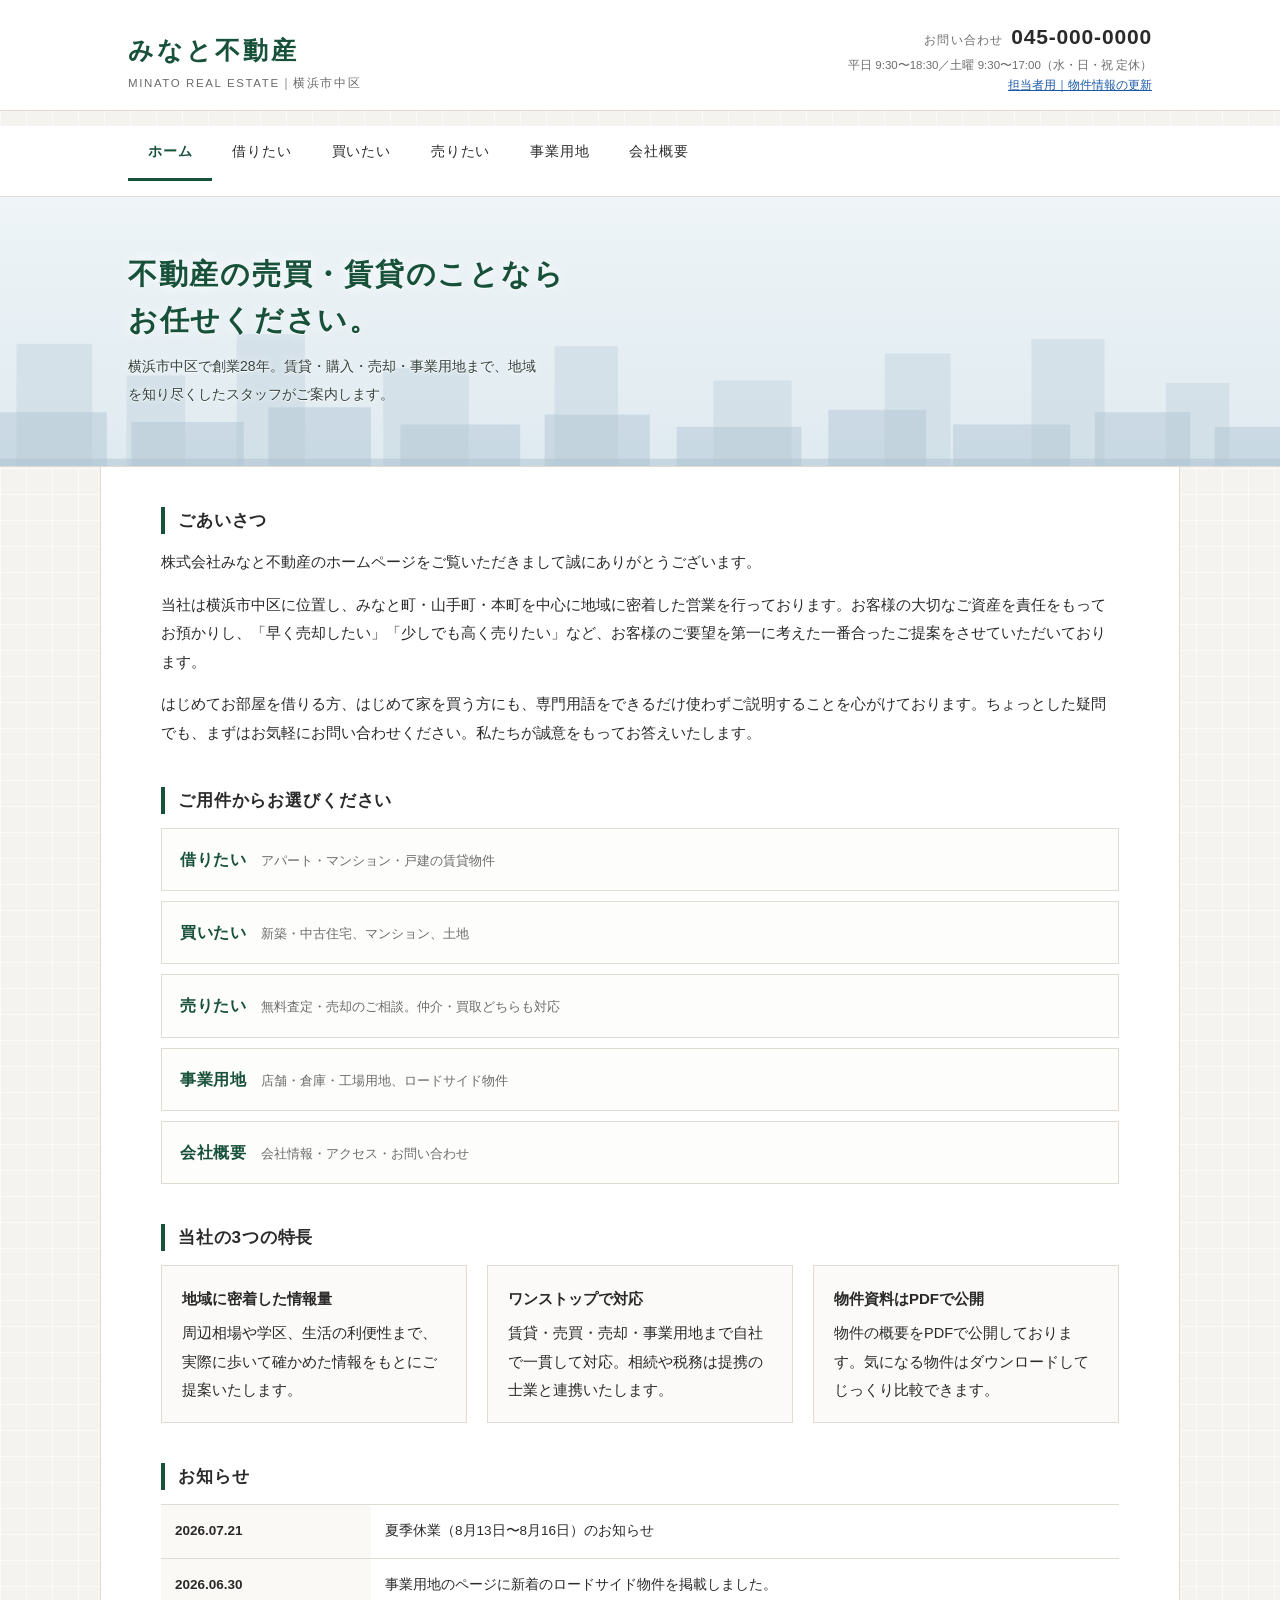
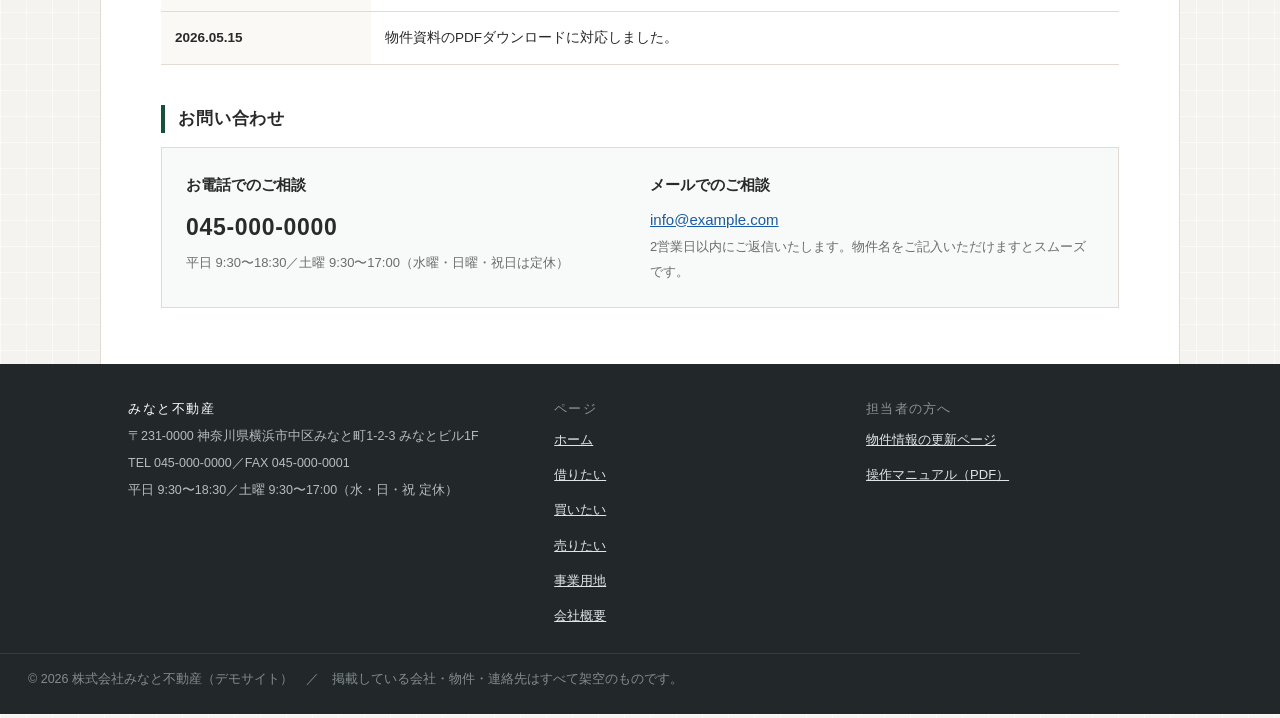
==== commit 5d7683d3: "デザインを整理し、参考サイト寄りの装飾を弱める 黒帯ナビ・写真調バナー・左サイドバーの2カラム枠をやめ、白基調ヘッダー＋ 下線ナビ＋1カラムの構成に変更。営業時間や連絡先はヘッダーとフッターに集約し、" ====
--- a/index.html
+++ b/index.html
@@ -9,72 +9,67 @@
 <link rel="icon" href="data:image/svg+xml,<svg xmlns='http://www.w3.org/2000/svg' viewBox='0 0 100 100'><text y='.9em' font-size='90'>🏠</text></svg>">
 </head>
 <body>
-<div class="site">
 
-  <header class="banner">
-    <p class="banner__title">株式会社みなと不動産<small>横浜・中区の不動産売買／賃貸</small></p>
-  </header>
+<header class="site__head">
+  <div class="head__inner">
+    <a class="brand" href="index.html">
+      <span class="brand__name">みなと不動産</span>
+      <span class="brand__desc">MINATO REAL ESTATE｜横浜市中区</span>
+    </a>
+    <div class="head__info">
+      <p class="head__tel"><span>お問い合わせ</span>045-000-0000</p>
+      <p class="head__hours">平日 9:30〜18:30／土曜 9:30〜17:00（水・日・祝 定休）</p>
+      <p class="head__hours"><a class="head__admin" href="admin.html">担当者用｜物件情報の更新</a></p>
+    </div>
+  </div>
+</header>
 
-  <button class="nav-toggle" type="button" aria-expanded="false">≡ メニュー</button>
-  <nav class="gnav">
-    <ul>
-        <li><a href="index.html" aria-current="page">ホーム</a></li>
+<button class="nav-toggle" type="button" aria-expanded="false">≡ メニュー</button>
+<nav class="gnav">
+  <ul>
+      <li><a href="index.html" aria-current="page">ホーム</a></li>
         <li><a href="rent.html">借りたい</a></li>
         <li><a href="buy.html">買いたい</a></li>
         <li><a href="sell.html">売りたい</a></li>
         <li><a href="land.html">事業用地</a></li>
         <li><a href="company.html">会社概要</a></li>
-        <li class="gnav__admin"><a href="admin.html">担当者用｜物件情報の更新</a></li>
-    </ul>
-  </nav>
-
-  <div class="layout">
-    <aside class="sidebar">
-      <p class="sidebar__name">株式会社<br>みなと不動産</p>
-
-      <h2>営業時間</h2>
-      <p class="sidebar__hours">平日 9:30〜18:30<br>土曜 9:30〜17:00</p>
-      <p class="txt-note" style="padding-left:6px">定休日：水曜・日曜・祝日</p>
-
-      <h2>お問い合わせ</h2>
-      <p class="sidebar__tel">株式会社みなと不動産<br>TEL 045-000-0000<br>FAX 045-000-0001</p>
-      <p style="margin:0">office mail：<br><a href="mailto:info@example.com">info@example.com</a></p>
-      <p style="margin:14px 0 0"><a href="company.html#contact">お問合わせはこちらから</a></p>
-
-      <h2>担当者の方へ</h2>
-      <p style="margin:0 0 8px"><a class="btn btn--sm" href="admin.html">物件情報を更新する</a></p>
-      <p class="txt-note" style="margin:0"><a href="assets/pdf/manual.pdf" target="_blank" rel="noopener">操作マニュアル（PDF）</a></p>
-
-      <p class="sidebar__note">本サイトはデモサイトです。掲載している会社・物件・連絡先はすべて架空のものです。</p>
-    </aside>
-
-    <main class="main">
-      <h1>不動産の売買・賃貸のことならお任せください！</h1>
+  </ul>
+</nav>
+<section class="hero">
+  <div class="hero__inner">
+    <h1>不動産の売買・賃貸のことなら<br>お任せください。</h1>
+    <p>横浜市中区で創業28年。賃貸・購入・売却・事業用地まで、地域を知り尽くしたスタッフがご案内します。</p>
+  </div>
+</section>
+<main class="main">
+      <h2 style="margin-top:0">ごあいさつ</h2>
       <p>株式会社みなと不動産のホームページをご覧いただきまして誠にありがとうございます。</p>
       <p>当社は横浜市中区に位置し、みなと町・山手町・本町を中心に地域に密着した営業を行っております。お客様の大切なご資産を責任をもってお預かりし、「早く売却したい」「少しでも高く売りたい」など、お客様のご要望を第一に考えた一番合ったご提案をさせていただいております。</p>
       <p>はじめてお部屋を借りる方、はじめて家を買う方にも、専門用語をできるだけ使わずご説明することを心がけております。ちょっとした疑問でも、まずはお気軽にお問い合わせください。私たちが誠意をもってお答えいたします。</p>
 
       <h2>ご用件からお選びください</h2>
       <ul class="linklist">
-        <li><a href="rent.html">借りたい　<span>アパート・マンション・戸建の賃貸物件</span></a></li>
-        <li><a href="buy.html">買いたい　<span>新築・中古住宅、マンション、土地</span></a></li>
-        <li><a href="sell.html">売りたい　<span>無料査定・売却のご相談。仲介・買取どちらも対応</span></a></li>
-        <li><a href="land.html">事業用地　<span>店舗・倉庫・工場用地、ロードサイド物件</span></a></li>
-        <li><a href="company.html">会社概要　<span>会社情報・アクセス・お問い合わせ</span></a></li>
+        <li><a href="rent.html"><strong>借りたい</strong><span>アパート・マンション・戸建の賃貸物件</span></a></li>
+        <li><a href="buy.html"><strong>買いたい</strong><span>新築・中古住宅、マンション、土地</span></a></li>
+        <li><a href="sell.html"><strong>売りたい</strong><span>無料査定・売却のご相談。仲介・買取どちらも対応</span></a></li>
+        <li><a href="land.html"><strong>事業用地</strong><span>店舗・倉庫・工場用地、ロードサイド物件</span></a></li>
+        <li><a href="company.html"><strong>会社概要</strong><span>会社情報・アクセス・お問い合わせ</span></a></li>
       </ul>
 
       <h2>当社の3つの特長</h2>
-      <div class="box">
-        <h3>1．地域に密着した情報量</h3>
-        <p style="margin-bottom:0">周辺相場や学区、生活の利便性まで、実際に歩いて確かめた情報をもとにご提案いたします。</p>
-      </div>
-      <div class="box">
-        <h3>2．賃貸から事業用地までワンストップ</h3>
-        <p style="margin-bottom:0">賃貸・売買・売却・事業用地まで自社で一貫して対応。相続や税務は提携の士業と連携いたします。</p>
-      </div>
-      <div class="box">
-        <h3>3．物件資料はPDFでいつでも</h3>
-        <p style="margin-bottom:0">物件の概要をPDFで公開しております。気になる物件はダウンロードしてじっくりご比較いただけます。</p>
+      <div class="cols">
+        <div class="box">
+          <h3>地域に密着した情報量</h3>
+          <p style="margin-bottom:0">周辺相場や学区、生活の利便性まで、実際に歩いて確かめた情報をもとにご提案いたします。</p>
+        </div>
+        <div class="box">
+          <h3>ワンストップで対応</h3>
+          <p style="margin-bottom:0">賃貸・売買・売却・事業用地まで自社で一貫して対応。相続や税務は提携の士業と連携いたします。</p>
+        </div>
+        <div class="box">
+          <h3>物件資料はPDFで公開</h3>
+          <p style="margin-bottom:0">物件の概要をPDFで公開しております。気になる物件はダウンロードしてじっくり比較できます。</p>
+        </div>
       </div>
 
       <h2>お知らせ</h2>
@@ -85,23 +80,52 @@
           <tr><th>2026.05.15</th><td>物件資料のPDFダウンロードに対応しました。</td></tr>
         </tbody>
       </table>
-    </main>
+
+      <h2 id="contact">お問い合わせ</h2>
+      <div class="contact" style="margin-top:0">
+        <div>
+          <h3>お電話でのご相談</h3>
+          <p class="tel">045-000-0000</p>
+          <p class="txt-note">平日 9:30〜18:30／土曜 9:30〜17:00（水曜・日曜・祝日は定休）</p>
+        </div>
+        <div>
+          <h3>メールでのご相談</h3>
+          <p style="font-size:15px"><a href="mailto:info@example.com">info@example.com</a></p>
+          <p class="txt-note">2営業日以内にご返信いたします。物件名をご記入いただけますとスムーズです。</p>
+        </div>
+      </div>
+</main>
+
+<footer class="site__footer">
+  <div class="footer__inner">
+    <div>
+      <p class="footer__brand">みなと不動産</p>
+      <p>〒231-0000 神奈川県横浜市中区みなと町1-2-3 みなとビル1F</p>
+      <p>TEL 045-000-0000／FAX 045-000-0001</p>
+      <p>平日 9:30〜18:30／土曜 9:30〜17:00（水・日・祝 定休）</p>
+    </div>
+    <div>
+      <p class="footer__head">ページ</p>
+      <ul class="footer__nav">
+        <li><a href="index.html">ホーム</a></li>
+        <li><a href="rent.html">借りたい</a></li>
+        <li><a href="buy.html">買いたい</a></li>
+        <li><a href="sell.html">売りたい</a></li>
+        <li><a href="land.html">事業用地</a></li>
+        <li><a href="company.html">会社概要</a></li>
+      </ul>
+    </div>
+    <div>
+      <p class="footer__head">担当者の方へ</p>
+      <ul class="footer__nav">
+        <li><a href="admin.html">物件情報の更新ページ</a></li>
+        <li><a href="assets/pdf/manual.pdf" target="_blank" rel="noopener">操作マニュアル（PDF）</a></li>
+      </ul>
+    </div>
   </div>
+  <p class="footer__copy">&copy; <span data-year>2026</span> 株式会社みなと不動産（デモサイト）　／　掲載している会社・物件・連絡先はすべて架空のものです。</p>
+</footer>
 
-  <footer class="site__footer">
-    <nav>
-      <a href="index.html">ホーム</a>
-      <a href="rent.html">借りたい</a>
-      <a href="buy.html">買いたい</a>
-      <a href="sell.html">売りたい</a>
-      <a href="land.html">事業用地</a>
-      <a href="company.html">会社概要</a>
-      <a href="admin.html">物件情報の更新</a>
-    </nav>
-    <p class="copy">&copy; <span data-year>2026</span> 株式会社みなと不動産（デモサイト）</p>
-  </footer>
-
-</div>
 <script src="assets/js/site.js"></script>
 </body>
 </html>
--- a/assets/css/style.css
+++ b/assets/css/style.css
@@ -2,18 +2,17 @@
 
 /* ===== Design tokens ===== */
 :root {
-  --page-bg: #e9e7e2;
+  --page-bg: #f4f3f0;
   --paper: #ffffff;
   --ink: #2a2a2a;
-  --ink-mute: #6a6a6a;
-  --line: #d9d5cd;
-  --line-soft: #ece9e3;
-  --green: #10432f;
-  --green-light: #1c6247;
-  --navbar: #1b1b1b;
+  --ink-mute: #6c6c6c;
+  --line: #e0dcd4;
+  --line-soft: #efece7;
+  --green: #17513a;
+  --green-light: #226b4d;
   --link: #1c5aa8;
   --price: #a03131;
-  --maxw: 980px;
+  --maxw: 1080px;
   --font-sans: "Hiragino Kaku Gothic ProN", "Hiragino Sans", Meiryo, "Helvetica Neue", Arial, sans-serif;
   --font-serif: "Hiragino Mincho ProN", "Yu Mincho", "YuMincho", serif;
 }
@@ -24,14 +23,14 @@
   margin: 0;
   font-family: var(--font-sans);
   color: var(--ink);
-  font-size: 14px;
+  font-size: 14.5px;
   line-height: 1.95;
   background-color: var(--page-bg);
-  /* 参考サイト風のごく淡いグリッド壁紙 */
+  /* シンプルな壁紙：ごく淡いグリッド */
   background-image:
-    linear-gradient(rgba(255, 255, 255, .55) 1px, transparent 1px),
-    linear-gradient(90deg, rgba(255, 255, 255, .55) 1px, transparent 1px);
-  background-size: 22px 22px;
+    linear-gradient(rgba(255, 255, 255, .6) 1px, transparent 1px),
+    linear-gradient(90deg, rgba(255, 255, 255, .6) 1px, transparent 1px);
+  background-size: 26px 26px;
   -webkit-font-smoothing: antialiased;
 }
 img, svg { max-width: 100%; }
@@ -39,167 +38,206 @@
 a:hover { text-decoration: none; }
 p { margin: 0 0 1em; }
 
-/* ===== Site frame ===== */
-.site {
-  max-width: var(--maxw); margin-inline: auto; background: var(--paper);
-  box-shadow: 0 0 0 1px rgba(0, 0, 0, .06), 0 2px 20px rgba(0, 0, 0, .07);
-}
-
-/* ===== Banner ===== */
-.banner {
-  position: relative; background: #cde3f0 url("../img/banner.svg") center/cover no-repeat;
-  height: 200px; display: flex; align-items: center; justify-content: center; text-align: center;
-}
-.banner__title {
-  margin: 0; font-family: var(--font-serif); color: var(--green); font-weight: 700;
-  font-size: clamp(21px, 3.6vw, 34px); line-height: 1.4; letter-spacing: .06em;
-  text-shadow: 0 1px 0 #fff, 0 0 12px rgba(255, 255, 255, .95), 0 0 24px rgba(255, 255, 255, .8);
-}
-.banner__title small { display: block; font-size: 60%; letter-spacing: .1em; }
-
-/* ===== Global nav ===== */
-.gnav { background: var(--navbar); }
-.gnav ul { display: flex; flex-wrap: wrap; list-style: none; margin: 0; padding: 0; }
-.gnav li { border-right: 1px solid #3a3a3a; }
-.gnav li:first-child { border-left: 1px solid #3a3a3a; }
+.wrap { max-width: var(--maxw); margin-inline: auto; padding-inline: 28px; }
+@media (max-width: 700px) { .wrap { padding-inline: 18px; } }
+
+/* ===== Header ===== */
+.site__head { background: var(--paper); border-bottom: 1px solid var(--line); }
+.head__inner {
+  max-width: var(--maxw); margin-inline: auto; padding: 20px 28px 16px;
+  display: flex; align-items: flex-end; justify-content: space-between; gap: 20px; flex-wrap: wrap;
+}
+.brand { text-decoration: none; color: inherit; display: block; }
+.brand__name {
+  display: block; font-family: var(--font-serif); font-size: 25px; font-weight: 600;
+  color: var(--green); letter-spacing: .12em; line-height: 1.3;
+}
+.brand__desc { display: block; font-size: 11.5px; color: var(--ink-mute); letter-spacing: .14em; margin-top: 4px; }
+.head__info { text-align: right; line-height: 1.6; }
+.head__tel { font-size: 21px; font-weight: 700; margin: 0; letter-spacing: .04em; }
+.head__tel span { font-size: 11.5px; font-weight: 400; color: var(--ink-mute); margin-right: 8px; letter-spacing: .1em; }
+.head__hours { font-size: 11.5px; color: var(--ink-mute); margin: 2px 0 0; }
+.head__admin { font-size: 11.5px; }
+
+@media (max-width: 700px) {
+  .head__inner { padding: 16px 18px 12px; align-items: flex-start; }
+  .head__info { text-align: left; }
+  .head__tel { font-size: 18px; }
+}
+
+/* ===== Nav ===== */
+.gnav { background: var(--paper); border-bottom: 1px solid var(--line); }
+.gnav ul {
+  max-width: var(--maxw); margin-inline: auto; padding: 0 28px; display: flex; list-style: none; flex-wrap: wrap;
+}
 .gnav a {
-  display: block; padding: 11px 18px; color: #f2f2f2; font-size: 12.5px; font-weight: 700;
-  text-decoration: none; letter-spacing: .04em;
-}
-.gnav a:hover { background: #333; }
-.gnav a[aria-current="page"] { background: #3d3d3d; color: #fff; }
-.gnav__admin { margin-left: auto; }
-.gnav__admin a { color: #ffd9a0; font-weight: 400; }
-
-.nav-toggle { display: none; width: 100%; border: 0; background: var(--navbar); color: #fff; padding: 12px; font-size: 13px; cursor: pointer; }
+  display: block; padding: 13px 20px; color: var(--ink); font-size: 13.5px; text-decoration: none;
+  letter-spacing: .06em; border-bottom: 3px solid transparent; transition: color .15s, border-color .15s;
+}
+.gnav a:hover { color: var(--green); border-bottom-color: var(--line); }
+.gnav a[aria-current="page"] { color: var(--green); font-weight: 700; border-bottom-color: var(--green); }
+
+.nav-toggle { display: none; }
 @media (max-width: 780px) {
-  .nav-toggle { display: block; text-align: left; font-weight: 700; }
-  .gnav ul { display: none; flex-direction: column; }
+  .nav-toggle {
+    display: block; width: 100%; border: 0; border-bottom: 1px solid var(--line); background: var(--paper);
+    color: var(--ink); padding: 13px 18px; font-size: 13.5px; font-family: inherit; text-align: left; cursor: pointer;
+  }
+  .gnav ul { display: none; flex-direction: column; padding: 0; }
   .gnav ul.is-open { display: flex; }
-  .gnav li, .gnav li:first-child { border: 0; border-top: 1px solid #3a3a3a; }
-  .gnav__admin { margin-left: 0; }
-}
-
-/* ===== Body layout（左サイドバー＋メイン） ===== */
-.layout { display: flex; align-items: stretch; }
-.sidebar {
-  width: 240px; flex: none; padding: 30px 24px 40px;
-  border-right: 1px dotted #c9c5bd; font-size: 13px;
-}
-.main { flex: 1; min-width: 0; padding: 30px 30px 46px; }
-@media (max-width: 780px) {
-  .layout { display: block; }
-  .sidebar { width: auto; border-right: 0; border-bottom: 1px dotted #c9c5bd; }
-  .main { padding: 24px 20px 36px; }
-}
-
-.sidebar__name { font-size: 16px; font-weight: 700; line-height: 1.6; margin: 0 0 18px; }
-.sidebar h2 {
-  font-size: 13px; color: var(--ink-mute); font-family: var(--font-sans); font-weight: 400;
-  margin: 22px 0 6px; letter-spacing: .04em;
-}
-.sidebar__hours { margin: 0 0 4px; padding-left: 6px; }
-.sidebar__tel { font-weight: 700; font-size: 14.5px; line-height: 1.7; }
-.sidebar__note { color: var(--ink-mute); font-size: 11.5px; line-height: 1.8; margin-top: 24px; }
-.sidebar__pdf { margin-top: 22px; }
-
-/* ===== Headings ===== */
+  .gnav a { padding: 13px 18px; border-bottom: 1px solid var(--line-soft); }
+  .gnav a[aria-current="page"] { border-bottom-color: var(--line-soft); background: #f6f8f7; }
+}
+
+/* ===== Hero（トップページのみ） ===== */
+.hero {
+  background: #dfe9ef url("../img/banner.svg") center bottom/cover no-repeat;
+  border-bottom: 1px solid var(--line);
+}
+.hero__inner {
+  max-width: var(--maxw); margin-inline: auto; padding: 54px 28px 58px;
+}
+.hero h1 {
+  font-family: var(--font-serif); font-size: clamp(20px, 3.2vw, 29px); font-weight: 600; color: var(--green);
+  margin: 0 0 10px; line-height: 1.6; letter-spacing: .06em;
+  text-shadow: 0 1px 0 #fff, 0 0 14px rgba(255, 255, 255, .95);
+}
+.hero p {
+  margin: 0; max-width: 30em; font-size: 14px; color: #33413c;
+  text-shadow: 0 1px 0 #fff, 0 0 10px rgba(255, 255, 255, .9);
+}
+@media (max-width: 700px) { .hero__inner { padding: 34px 18px 38px; } }
+
+/* ===== Main ===== */
+.main {
+  max-width: var(--maxw); margin: 0 auto; background: var(--paper);
+  padding: 40px 60px 56px; border-inline: 1px solid var(--line);
+}
+@media (max-width: 860px) { .main { padding: 30px 24px 40px; border-inline: 0; } }
+
 .main h1 {
-  font-size: 19px; font-weight: 700; margin: 0 0 18px; padding-bottom: 10px;
-  border-bottom: 2px solid var(--green); letter-spacing: .04em; font-family: var(--font-sans);
+  font-size: 21px; font-weight: 700; margin: 0 0 20px; padding-bottom: 12px;
+  border-bottom: 1px solid var(--line); letter-spacing: .05em;
+}
+.main h1::after {
+  content: ""; display: block; width: 54px; height: 3px; background: var(--green);
+  margin-bottom: -14px; position: relative; top: 13px;
 }
 .main h2 {
-  font-size: 16px; font-weight: 700; margin: 34px 0 12px; padding: 0 0 8px 11px;
-  border-left: 5px solid var(--green); border-bottom: 1px solid var(--line);
-  letter-spacing: .04em; font-family: var(--font-sans); line-height: 1.5;
-}
-.main h3 { font-size: 14.5px; font-weight: 700; margin: 20px 0 6px; font-family: var(--font-sans); }
-.lead { font-weight: 700; font-size: 15px; margin-bottom: 14px; }
+  font-size: 17px; font-weight: 700; margin: 40px 0 14px; letter-spacing: .05em; line-height: 1.6;
+  padding-left: 13px; border-left: 4px solid var(--green);
+}
+.main h3 { font-size: 15px; font-weight: 700; margin: 22px 0 6px; }
+.lead { font-size: 15.5px; font-weight: 700; margin-bottom: 14px; }
 
 /* ===== Basic parts ===== */
-.txt-note { font-size: 12px; color: var(--ink-mute); }
-.hr { border: 0; border-top: 1px solid var(--line); margin: 30px 0; }
-
-.linklist { list-style: none; margin: 0; padding: 0; }
-.linklist li { border-bottom: 1px dotted var(--line); }
-.linklist a { display: block; padding: 9px 4px 9px 16px; position: relative; text-decoration: none; }
-.linklist a::before { content: "▶"; position: absolute; left: 0; font-size: 9px; color: var(--green); top: 11px; }
-.linklist a:hover { background: #f6f5f2; text-decoration: underline; }
-.linklist span { color: var(--ink-mute); font-size: 12px; }
+.txt-note { font-size: 12.5px; color: var(--ink-mute); }
+.cols { display: grid; grid-template-columns: repeat(3, 1fr); gap: 20px; }
+.cols--2 { grid-template-columns: repeat(2, 1fr); }
+@media (max-width: 780px) { .cols, .cols--2 { grid-template-columns: 1fr; } }
+
+.linklist { list-style: none; margin: 0; padding: 0; display: grid; gap: 10px; }
+.linklist a {
+  display: flex; gap: 14px; align-items: baseline; flex-wrap: wrap;
+  padding: 15px 18px; border: 1px solid var(--line); background: #fdfdfc;
+  text-decoration: none; color: inherit; transition: border-color .15s, background .15s;
+}
+.linklist a:hover { border-color: var(--green); background: #f6faf8; }
+.linklist strong { font-size: 16px; color: var(--green); letter-spacing: .04em; }
+.linklist span { color: var(--ink-mute); font-size: 13px; }
 
 .table { width: 100%; border-collapse: collapse; font-size: 13.5px; }
-.table th, .table td { border: 1px solid var(--line); padding: 10px 13px; text-align: left; vertical-align: top; }
-.table th { background: #f4f2ee; width: 190px; font-weight: 700; }
+.table th, .table td { border-bottom: 1px solid var(--line); padding: 13px 14px; text-align: left; vertical-align: top; }
+.table th { background: #faf9f6; width: 210px; font-weight: 700; }
+.table tr:first-child th, .table tr:first-child td { border-top: 1px solid var(--line); }
 @media (max-width: 640px) {
   .table, .table tbody, .table tr, .table th, .table td { display: block; width: auto; }
   .table th { border-bottom: 0; }
+  .table tr:first-child td { border-top: 0; }
 }
 
 .steps { counter-reset: step; list-style: none; margin: 0; padding: 0; }
 .steps li {
-  counter-increment: step; border-bottom: 1px dotted var(--line);
-  padding: 12px 0 12px 52px; position: relative; font-size: 13.5px;
+  counter-increment: step; border-bottom: 1px solid var(--line-soft);
+  padding: 13px 0 13px 56px; position: relative; font-size: 13.5px;
 }
 .steps li::before {
-  content: "STEP" counter(step); position: absolute; left: 0; top: 14px;
-  font-size: 10px; color: #fff; background: var(--green); padding: 2px 6px; letter-spacing: .04em;
-}
-.steps b { display: block; }
-
-.box {
-  border: 1px solid var(--line); background: #fbfaf7; padding: 16px 18px; margin: 0 0 18px;
-}
+  content: "0" counter(step); position: absolute; left: 0; top: 13px;
+  font-family: var(--font-serif); font-size: 15px; color: var(--green); letter-spacing: .06em;
+}
+.steps b { display: block; font-size: 14.5px; }
+
+.box { border: 1px solid var(--line); background: #fbfaf8; padding: 18px 20px; }
 .box h3 { margin-top: 0; }
 .box p:last-child { margin-bottom: 0; }
 
 .notice {
-  border: 1px solid #e2d3a6; background: #fdf9ed; padding: 13px 16px; font-size: 12.5px;
+  border: 1px solid #e3d4a8; background: #fdf9ee; padding: 14px 17px; font-size: 12.5px;
   color: #5e4f28; margin: 0 0 20px; line-height: 1.85;
 }
 .notice b { color: #4a3d18; }
 
 .btn {
-  display: inline-block; padding: 9px 20px; background: var(--green); color: #fff; border: 1px solid var(--green);
+  display: inline-block; padding: 10px 22px; background: var(--green); color: #fff; border: 1px solid var(--green);
   font-size: 13.5px; text-decoration: none; cursor: pointer; font-family: inherit; border-radius: 2px;
 }
 .btn:hover { background: var(--green-light); color: #fff; text-decoration: none; }
 .btn--ghost { background: #fff; color: var(--green); }
-.btn--ghost:hover { background: #eef3f0; color: var(--green); }
-.btn--sm { padding: 5px 13px; font-size: 12px; }
-
-/* ===== 物件カード（閲覧用） ===== */
-.filters { margin-bottom: 16px; display: flex; gap: 10px; flex-wrap: wrap; align-items: center; }
+.btn--ghost:hover { background: #f0f5f2; color: var(--green); }
+.btn--sm { padding: 6px 14px; font-size: 12.5px; }
+
+/* ===== 物件カード ===== */
+.filters { margin-bottom: 18px; display: flex; gap: 10px; flex-wrap: wrap; align-items: center; }
 .filters input {
-  font: inherit; font-size: 13.5px; padding: 8px 11px; border: 1px solid var(--line);
-  border-radius: 2px; min-width: 260px;
-}
-.plist { display: grid; grid-template-columns: repeat(2, 1fr); gap: 16px; }
+  font: inherit; font-size: 13.5px; padding: 9px 12px; border: 1px solid var(--line);
+  border-radius: 2px; flex: 1 1 300px; max-width: 430px;
+}
+.plist { display: grid; grid-template-columns: repeat(2, 1fr); gap: 18px; }
 @media (max-width: 700px) { .plist { grid-template-columns: 1fr; } }
 
 .pcard { border: 1px solid var(--line); background: #fff; display: flex; flex-direction: column; }
-.pcard__top { padding: 14px 16px 12px; flex: 1; }
+.pcard__top { padding: 16px 18px 14px; flex: 1; }
 .pcard__tag {
-  display: inline-block; font-size: 10.5px; padding: 2px 8px; background: var(--green); color: #fff;
-  margin-bottom: 8px; letter-spacing: .05em;
-}
-.pcard__tag--user { background: #8a6d2f; }
-.pcard h3 { margin: 0 0 6px; font-size: 15px; }
-.pcard__price { color: var(--price); font-size: 17px; font-weight: 700; margin: 0 0 8px; line-height: 1.4; }
-.pcard dl { display: grid; grid-template-columns: 66px 1fr; gap: 2px 8px; margin: 0; font-size: 12.5px; line-height: 1.7; }
+  display: inline-block; font-size: 10.5px; padding: 2px 9px; background: #eef3f0; color: var(--green);
+  margin-bottom: 9px; letter-spacing: .08em;
+}
+.pcard h3 { margin: 0 0 6px; font-size: 15.5px; }
+.pcard__price { color: var(--price); font-size: 18px; font-weight: 700; margin: 0 0 9px; line-height: 1.4; }
+.pcard dl { display: grid; grid-template-columns: 66px 1fr; gap: 2px 8px; margin: 0; font-size: 12.5px; line-height: 1.75; }
 .pcard dt { color: var(--ink-mute); }
 .pcard dd { margin: 0; }
-.pcard__note { margin: 9px 0 0; font-size: 12px; color: var(--ink-mute); }
+.pcard__note { margin: 10px 0 0; font-size: 12px; color: var(--ink-mute); }
 .pcard__foot {
-  border-top: 1px solid var(--line-soft); background: #faf9f6; padding: 9px 16px;
+  border-top: 1px solid var(--line-soft); background: #fbfaf8; padding: 10px 18px;
   display: flex; align-items: center; justify-content: space-between; gap: 10px;
 }
-.pcard__file { font-size: 11.5px; color: var(--ink-mute); overflow: hidden; text-overflow: ellipsis; white-space: nowrap; }
+.pcard__file { font-size: 11.5px; color: var(--ink-mute); overflow: hidden; text-overflow: ellipsis; white-space: nowrap; min-width: 0; }
+.pcard__foot .btn { white-space: nowrap; flex: none; }
 .empty { border: 1px dashed var(--line); padding: 30px; text-align: center; color: var(--ink-mute); font-size: 13px; }
 
+/* ===== Contact block ===== */
+.contact {
+  border: 1px solid var(--line); background: #f7faf8; padding: 22px 24px; margin-top: 36px;
+  display: grid; grid-template-columns: 1fr 1fr; gap: 20px;
+}
+@media (max-width: 700px) { .contact { grid-template-columns: 1fr; } }
+.contact h3 { margin: 0 0 6px; font-size: 15px; }
+.contact .tel { font-size: 23px; font-weight: 700; margin: 0; letter-spacing: .03em; }
+.contact p { font-size: 13px; margin: 0; }
+
 /* ===== Footer ===== */
-.site__footer {
-  border-top: 3px solid var(--green); background: #f4f2ee; padding: 18px 30px 22px; font-size: 12px;
-}
-.site__footer nav { margin-bottom: 8px; }
-.site__footer nav a { margin-right: 12px; }
-.site__footer .copy { color: var(--ink-mute); font-size: 11px; margin: 0; }
+.site__footer { background: #22282a; color: #b6bcbe; margin-top: 0; }
+.footer__inner {
+  max-width: var(--maxw); margin-inline: auto; padding: 34px 28px 24px;
+  display: grid; grid-template-columns: 1.4fr 1fr 1fr; gap: 26px;
+}
+@media (max-width: 780px) { .footer__inner { grid-template-columns: 1fr; gap: 18px; } }
+.site__footer a { color: #dfe4e5; font-size: 13px; }
+.footer__brand { font-family: var(--font-serif); font-size: 18px; color: #fff; letter-spacing: .12em; margin: 0 0 10px; }
+.site__footer p { font-size: 12.5px; margin: 0 0 4px; line-height: 1.85; }
+.footer__nav { list-style: none; margin: 0; padding: 0; display: grid; gap: 7px; }
+.footer__head { font-size: 12px; color: #8b9294; letter-spacing: .1em; margin: 0 0 8px; }
+.footer__copy {
+  border-top: 1px solid #343b3d; margin: 0; padding: 14px 28px 22px; font-size: 11px; color: #838b8d;
+  max-width: var(--maxw); margin-inline: auto;
+}
